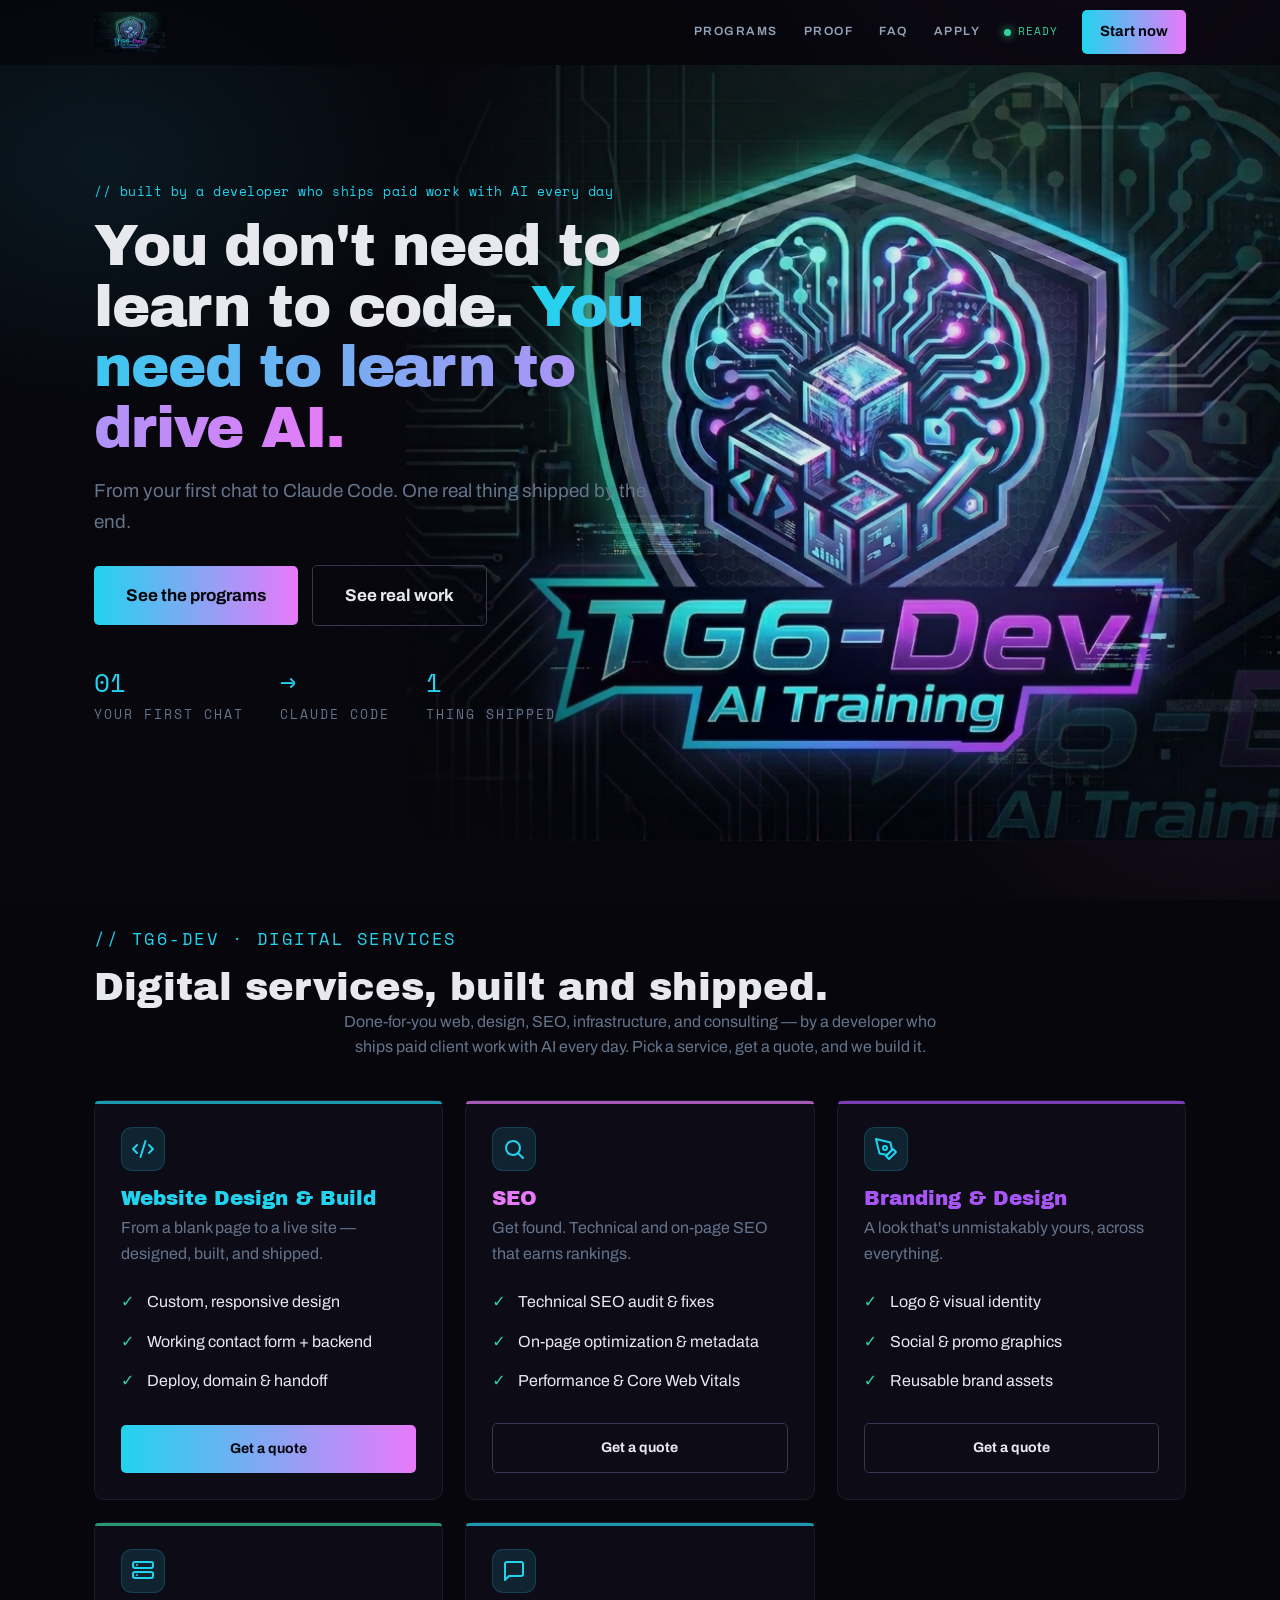
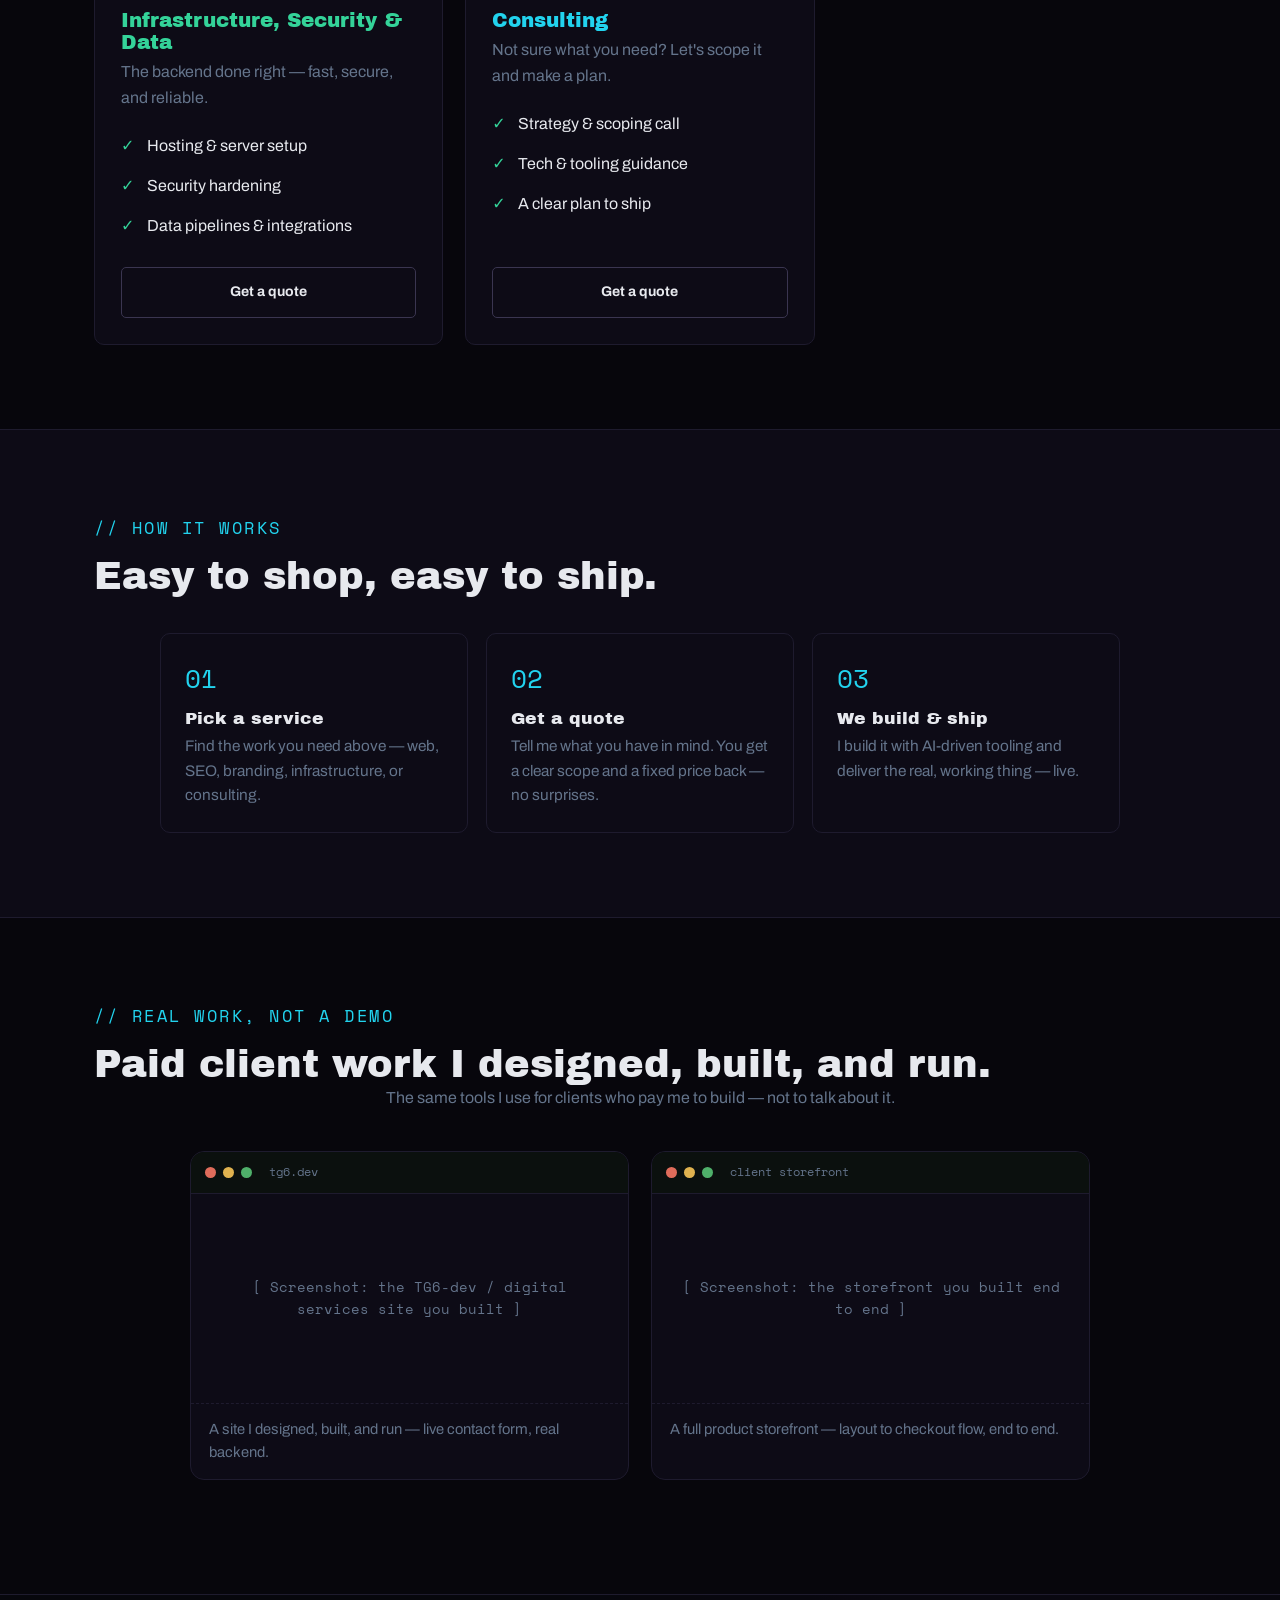
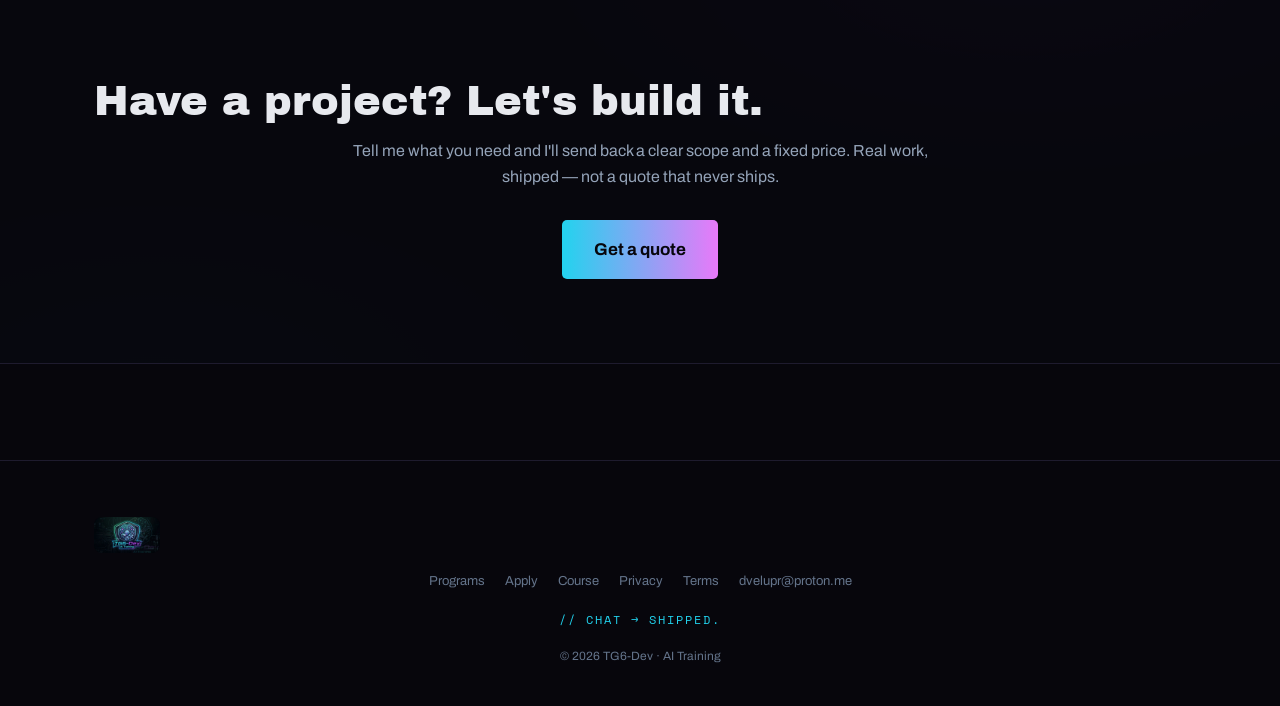
==== index.html @ 01eda66d "feat(site): turn index into shoppable digital-services storefront Make TG6-Dev digital services the " ====
<!DOCTYPE html>
<html lang="en">
<head>
  <meta charset="UTF-8" />
  <meta name="viewport" content="width=device-width, initial-scale=1.0" />
  <title>TG6-Dev · AI Training | Learn to Drive AI, from Chat to Claude Code</title>
  <meta name="description" content="A developer who ships paid client work with AI teaches you to drive it — from your first browser chat to building and shipping real things with Claude Code. Three programs, self-paced to 1-on-1." />
  <meta name="robots" content="index, follow" />
  <meta name="theme-color" content="#07060c" />

  <!-- Canonical + social. REPLACE_WITH_DOMAIN is swapped at go-live (see README). -->
  <link rel="canonical" href="https://REPLACE_WITH_DOMAIN/" />
  <meta property="og:type" content="website" />
  <meta property="og:site_name" content="TG6-Dev · AI Training" />
  <meta property="og:title" content="TG6-Dev · AI Training — Learn to drive AI, from chat to Claude Code" />
  <meta property="og:description" content="You don't need to learn to code. You need to learn to drive AI. From your first browser chat to shipping one real thing with Claude Code." />
  <meta property="og:url" content="https://REPLACE_WITH_DOMAIN/" />
  <meta property="og:image" content="https://REPLACE_WITH_DOMAIN/assets/IMG_4449.png" />
  <meta property="og:image:width" content="1376" />
  <meta property="og:image:height" content="768" />
  <meta name="twitter:card" content="summary_large_image" />
  <meta name="twitter:title" content="TG6-Dev · AI Training — Learn to drive AI, from chat to Claude Code" />
  <meta name="twitter:description" content="From your first browser chat to shipping one real thing with Claude Code. Three programs, self-paced to 1-on-1." />
  <meta name="twitter:image" content="https://REPLACE_WITH_DOMAIN/assets/IMG_4449.png" />
  <link rel="preconnect" href="https://fonts.googleapis.com" />
  <link rel="preconnect" href="https://fonts.gstatic.com" crossorigin />
  <link rel="stylesheet" href="https://fonts.googleapis.com/css2?family=Archivo+Black&family=Archivo:wght@400;500;600&family=Space+Mono:wght@400;700&display=swap" />
  <link rel="stylesheet" href="styles.css" />
  <link rel="icon" type="image/svg+xml" href="favicon.svg" />
  <noscript><style>.reveal{opacity:1 !important;transform:none !important}</style></noscript>

  <script type="application/ld+json">
  {
    "@context": "https://schema.org",
    "@type": "Course",
    "name": "TG6-Dev · AI Training",
    "description": "Learn to drive AI — from your first browser chat to building and shipping one real thing with Claude Code.",
    "provider": { "@type": "Organization", "name": "TG6-Dev", "url": "https://REPLACE_WITH_DOMAIN/" },
    "offers": [
      { "@type": "Offer", "name": "Build It", "price": "49", "priceCurrency": "USD", "category": "Self-paced" },
      { "@type": "Offer", "name": "Ship It", "price": "499", "priceCurrency": "USD", "category": "Cohort + community" },
      { "@type": "Offer", "name": "Get Launched", "price": "2999", "priceCurrency": "USD", "category": "1-on-1, application-based" }
    ]
  }
  </script>
</head>
<body>

  <div class="grain" aria-hidden="true"></div>
  <div class="glow" aria-hidden="true"></div>

  <!-- icon sprite -->
  <svg width="0" height="0" style="position:absolute" aria-hidden="true">
    <defs>
      <g id="i-check"><path d="M20 6 9 17l-5-5"/></g>
      <g id="i-layers"><path d="M12 2 2 7l10 5 10-5z"/><path d="M2 12l10 5 10-5"/><path d="M2 17l10 5 10-5"/></g>
      <g id="i-bolt"><path d="M13 2 3 14h8l-1 8 11-13h-8z"/></g>
      <g id="i-buoy"><circle cx="12" cy="12" r="10"/><circle cx="12" cy="12" r="4"/><path d="M4.9 4.9 9.2 9.2M14.8 14.8 19.1 19.1M14.8 9.2 19.1 4.9M4.9 19.1 9.2 14.8"/></g>
      <g id="i-globe"><circle cx="12" cy="12" r="10"/><path d="M2 12h20"/><path d="M12 2a15.3 15.3 0 0 1 0 20a15.3 15.3 0 0 1 0-20z"/></g>
      <g id="i-code"><path d="m18 16 4-4-4-4"/><path d="m6 8-4 4 4 4"/><path d="m14.5 4-5 16"/></g>
      <g id="i-search"><circle cx="11" cy="11" r="7"/><path d="m21 21-4.3-4.3"/></g>
      <g id="i-pen"><path d="M12 19l7-7 3 3-7 7-3-3z"/><path d="M18 13l-1.5-7.5L2 2l3.5 14.5L13 18z"/><circle cx="11" cy="11" r="2"/></g>
      <g id="i-server"><rect x="2" y="3" width="20" height="6" rx="2"/><rect x="2" y="13" width="20" height="6" rx="2"/><path d="M6 6h.01M6 16h.01"/></g>
      <g id="i-chat"><path d="M21 15a2 2 0 0 1-2 2H7l-4 4V5a2 2 0 0 1 2-2h14a2 2 0 0 1 2 2z"/></g>
    </defs>
  </svg>

  <nav class="nav">
    <div class="wrap">
      <a class="logo" href="#top" aria-label="TG6-Dev AI Training home">
        <img src="assets/logo.png" width="73" height="40" alt="TG6-Dev · AI Training" />
      </a>
      <div class="nav-links">
        <a href="ai-training.html#programs">Programs</a>
        <a href="ai-training.html#proof">Proof</a>
        <a href="ai-training.html#faq">FAQ</a>
        <a href="apply.html">Apply</a>
      </div>
      <span class="status-dot">READY</span>
      <a class="btn btn-accent nav-cta" href="ai-training.html#pricing">Start now</a>
      <button class="nav-toggle" id="navToggle" aria-label="Open menu" aria-expanded="false" aria-controls="mobileMenu">
        <span></span><span></span><span></span>
      </button>
    </div>
  </nav>
  <div class="mobile-menu" id="mobileMenu" aria-hidden="true">
    <a href="ai-training.html#programs">Programs</a>
    <a href="ai-training.html#proof">Proof</a>
    <a href="ai-training.html#faq">FAQ</a>
    <a href="apply.html">Apply</a>
    <a href="course/index.html">Course</a>
    <a class="btn btn-accent" href="ai-training.html#pricing">Start now</a>
  </div>

  <header class="hero-split" id="top">
    <!-- Official TG6-Dev logo bled flush into the hero background: screen-blended
         and radially feathered so the crest dissolves into the page atmosphere. -->
    <img class="hero-bg" src="assets/logo.png" width="640" height="349" alt="TG6-Dev · AI Training" fetchpriority="high" />
    <div class="wrap">
      <div class="hero-content reveal">
        <p class="eyebrow">// built by a developer who ships paid work with AI every day</p>
        <h1 class="glitch">You don't need to learn to code. <span class="accent">You need to learn to drive AI.</span></h1>
        <p class="lede">From your first chat to Claude Code. One real thing shipped by the end.</p>
        <div class="hero-actions">
          <a class="btn btn-accent btn-lg" href="ai-training.html#pricing">See the programs</a>
          <a class="btn btn-ghost btn-lg" href="ai-training.html#proof">See real work</a>
        </div>
        <dl class="hero-stats mono">
          <div><dt>01</dt><dd>YOUR FIRST CHAT</dd></div>
          <div><dt>→</dt><dd>CLAUDE CODE</dd></div>
          <div><dt>1</dt><dd>THING SHIPPED</dd></div>
        </dl>
      </div>
    </div>
  </header>

  <!-- The AI Training catalogue lives on its own page (ai-training.html) and is
       advertised in the nav/hero above. The body below is the global product:
       TG6-Dev's shoppable digital services. -->

  <main id="services">

    <section class="section">
      <div class="wrap">
        <span class="kicker">// TG6-DEV · DIGITAL SERVICES</span>
        <h2 class="reveal">Digital services, built and shipped.</h2>
        <p class="sub reveal">Done-for-you web, design, SEO, infrastructure, and consulting — by a developer who ships paid client work with AI every day. Pick a service, get a quote, and we build it.</p>

        <div class="services-grid">

          <article class="svc reveal">
            <span class="badge-ico"><svg class="ico" viewBox="0 0 24 24"><use href="#i-code"/></svg></span>
            <h3>Website Design &amp; Build</h3>
            <p class="tagline">From a blank page to a live site — designed, built, and shipped.</p>
            <ul>
              <li>Custom, responsive design</li>
              <li>Working contact form + backend</li>
              <li>Deploy, domain &amp; handoff</li>
            </ul>
            <div class="cta"><a class="btn btn-accent" href="mailto:dvelupr@proton.me?subject=Quote%3A%20Website%20design%20%26%20build&amp;body=Hi%20%E2%80%94%20I%27d%20like%20a%20quote%20for%20a%20website.%20Here%27s%20what%20I%20have%20in%20mind%3A">Get a quote</a></div>
          </article>

          <article class="svc reveal">
            <span class="badge-ico"><svg class="ico" viewBox="0 0 24 24"><use href="#i-search"/></svg></span>
            <h3>SEO</h3>
            <p class="tagline">Get found. Technical and on-page SEO that earns rankings.</p>
            <ul>
              <li>Technical SEO audit &amp; fixes</li>
              <li>On-page optimization &amp; metadata</li>
              <li>Performance &amp; Core Web Vitals</li>
            </ul>
            <div class="cta"><a class="btn btn-ghost" href="mailto:dvelupr@proton.me?subject=Quote%3A%20SEO&amp;body=Hi%20%E2%80%94%20I%27d%20like%20a%20quote%20for%20SEO%20work.%20Here%27s%20my%20site%20and%20goals%3A">Get a quote</a></div>
          </article>

          <article class="svc reveal">
            <span class="badge-ico"><svg class="ico" viewBox="0 0 24 24"><use href="#i-pen"/></svg></span>
            <h3>Branding &amp; Design</h3>
            <p class="tagline">A look that's unmistakably yours, across everything.</p>
            <ul>
              <li>Logo &amp; visual identity</li>
              <li>Social &amp; promo graphics</li>
              <li>Reusable brand assets</li>
            </ul>
            <div class="cta"><a class="btn btn-ghost" href="mailto:dvelupr@proton.me?subject=Quote%3A%20Branding%20%26%20design&amp;body=Hi%20%E2%80%94%20I%27d%20like%20a%20quote%20for%20branding%2Fdesign.%20Here%27s%20what%20I%20need%3A">Get a quote</a></div>
          </article>

          <article class="svc reveal">
            <span class="badge-ico"><svg class="ico" viewBox="0 0 24 24"><use href="#i-server"/></svg></span>
            <h3>Infrastructure, Security &amp; Data</h3>
            <p class="tagline">The backend done right — fast, secure, and reliable.</p>
            <ul>
              <li>Hosting &amp; server setup</li>
              <li>Security hardening</li>
              <li>Data pipelines &amp; integrations</li>
            </ul>
            <div class="cta"><a class="btn btn-ghost" href="mailto:dvelupr@proton.me?subject=Quote%3A%20Infrastructure%2C%20security%20%26%20data&amp;body=Hi%20%E2%80%94%20I%27d%20like%20a%20quote%20for%20infrastructure%2Fsecurity%2Fdata%20work.%20Here%27s%20my%20setup%3A">Get a quote</a></div>
          </article>

          <article class="svc reveal">
            <span class="badge-ico"><svg class="ico" viewBox="0 0 24 24"><use href="#i-chat"/></svg></span>
            <h3>Consulting</h3>
            <p class="tagline">Not sure what you need? Let's scope it and make a plan.</p>
            <ul>
              <li>Strategy &amp; scoping call</li>
              <li>Tech &amp; tooling guidance</li>
              <li>A clear plan to ship</li>
            </ul>
            <div class="cta"><a class="btn btn-ghost" href="mailto:dvelupr@proton.me?subject=Quote%3A%20Consulting&amp;body=Hi%20%E2%80%94%20I%27d%20like%20to%20book%20a%20consulting%20session.%20Here%27s%20what%20I%27m%20working%20on%3A">Get a quote</a></div>
          </article>

        </div>
      </div>
    </section>

    <section class="section alt">
      <div class="wrap">
        <span class="kicker">// HOW IT WORKS</span>
        <h2 class="reveal">Easy to shop, easy to ship.</h2>
        <div class="steps">
          <div class="step reveal"><h3>Pick a service</h3><p>Find the work you need above — web, SEO, branding, infrastructure, or consulting.</p></div>
          <div class="step reveal"><h3>Get a quote</h3><p>Tell me what you have in mind. You get a clear scope and a fixed price back — no surprises.</p></div>
          <div class="step reveal"><h3>We build &amp; ship</h3><p>I build it with AI-driven tooling and deliver the real, working thing — live.</p></div>
        </div>
      </div>
    </section>

    <section class="section" id="proof">
      <div class="wrap">
        <span class="kicker">// REAL WORK, NOT A DEMO</span>
        <h2 class="reveal">Paid client work I designed, built, and run.</h2>
        <p class="sub reveal">The same tools I use for clients who pay me to build — not to talk about it.</p>
        <div class="proof-grid">
          <figure class="proof-shot browser reveal">
            <div class="bar"><i></i><i></i><i></i><span class="url">tg6.dev</span></div>
            <!-- Replace .ph with: <img src="assets/proof-tg6dev.png" alt="The TG6-dev site I built" loading="lazy" /> -->
            <div class="ph">[ Screenshot: the TG6-dev / digital services site you built ]</div>
            <figcaption>A site I designed, built, and run — live contact form, real backend.</figcaption>
          </figure>
          <figure class="proof-shot browser reveal">
            <div class="bar"><i></i><i></i><i></i><span class="url">client storefront</span></div>
            <!-- Replace .ph with: <img src="assets/proof-storefront.png" alt="A storefront I built end to end" loading="lazy" /> -->
            <div class="ph">[ Screenshot: the storefront you built end to end ]</div>
            <figcaption>A full product storefront — layout to checkout flow, end to end.</figcaption>
          </figure>
        </div>
      </div>
    </section>

    <section class="section cta-band">
      <div class="scrim"></div>
      <div class="wrap">
        <h2 class="reveal">Have a project? Let's build it.</h2>
        <p class="reveal">Tell me what you need and I'll send back a clear scope and a fixed price. Real work, shipped — not a quote that never ships.</p>
        <div class="cta-center reveal"><a class="btn btn-accent btn-lg" href="mailto:dvelupr@proton.me?subject=Project%20inquiry&amp;body=Hi%20%E2%80%94%20here%27s%20the%20project%20I%27d%20like%20a%20quote%20for%3A">Get a quote</a></div>
      </div>
    </section>

  </main>

  <footer class="footer">
    <div class="wrap footer-inner">
      <a class="logo" href="#top" aria-label="TG6-Dev AI Training home">
        <img src="assets/logo.png" width="73" height="40" alt="TG6-Dev · AI Training" />
      </a>
      <nav class="footer-links" aria-label="Footer">
        <a href="ai-training.html#pricing">Programs</a>
        <a href="apply.html">Apply</a>
        <a href="course/index.html">Course</a>
        <a href="privacy.html">Privacy</a>
        <a href="terms.html">Terms</a>
        <a href="mailto:dvelupr@proton.me">dvelupr@proton.me</a>
      </nav>
      <p class="footer-tag mono">// CHAT → SHIPPED.</p>
      <p class="footer-copy">© <span id="yr">2026</span> TG6-Dev · AI Training</p>
    </div>
  </footer>

  <script>
    // ── Footer year ────────────────────────────────────────────────────
    const yr = document.getElementById("yr");
    if (yr) yr.textContent = new Date().getFullYear();

    // ── Mobile menu ────────────────────────────────────────────────────
    const navToggle = document.getElementById("navToggle");
    const mobileMenu = document.getElementById("mobileMenu");
    if (navToggle && mobileMenu) {
      const setMenu = (open) => {
        mobileMenu.classList.toggle("open", open);
        navToggle.setAttribute("aria-expanded", String(open));
        mobileMenu.setAttribute("aria-hidden", String(!open));
        document.body.style.overflow = open ? "hidden" : "";
      };
      navToggle.addEventListener("click", () => setMenu(!mobileMenu.classList.contains("open")));
      mobileMenu.querySelectorAll("a").forEach((a) => a.addEventListener("click", () => setMenu(false)));
      window.addEventListener("keydown", (e) => { if (e.key === "Escape") setMenu(false); });
    }

    // ── Nav blur on scroll ─────────────────────────────────────────────
    const navEl = document.querySelector(".nav");
    if (navEl) {
      const onScroll = () => navEl.classList.toggle("scrolled", window.scrollY > 8);
      onScroll();
      window.addEventListener("scroll", onScroll, { passive: true });
    }

    const reduce = window.matchMedia("(prefers-reduced-motion: reduce)").matches;
    const items = document.querySelectorAll(".reveal");
    if (reduce || !("IntersectionObserver" in window)) {
      items.forEach((el) => el.classList.add("in"));
    } else {
      const io = new IntersectionObserver((entries) => {
        entries.forEach((en) => {
          if (en.isIntersecting) { en.target.classList.add("in"); io.unobserve(en.target); }
        });
      }, { threshold: 0.12 });
      items.forEach((el) => io.observe(el));
    }
  </script>
</body>
</html>
---- styles.css ----
/* ============ Zero-to-Shipping — glitch editorial + telemetry design system ============ */

/* 1. TOKENS + BASE */
:root {
  --bg:#07060c; --panel:#0d0b16; --line:#1e1b2e;
  --cyan:#22d3ee; --magenta:#e879f9; --purple:#a855f7;
  --accent:#22d3ee;          /* primary brand accent = crest cyan */
  --ok:#34d399;              /* success / "ready / shipped / you get this" */
  --ink:#e7e9ee; --text:#e7e9ee; --body:#94a3b8; --muted:#64748b;
  --grad:linear-gradient(90deg,var(--cyan),var(--magenta));        /* wordmark gradient */
  --grad-aurora:linear-gradient(90deg,var(--purple),var(--cyan),var(--magenta));
  --font:"Archivo",system-ui,sans-serif; --font-body:"Archivo",system-ui,sans-serif;
  --font-display:"Archivo Black",sans-serif; --mono:"Space Mono",ui-monospace,monospace;
  --radius:10px; --max:1140px; --wrap:1140px;
}
*,*::before,*::after{box-sizing:border-box;margin:0;padding:0}
html{scroll-behavior:smooth}
body{background:var(--bg);color:var(--body);font-family:var(--font);font-size:16px;line-height:1.6;-webkit-font-smoothing:antialiased;overflow-x:hidden}
img{max-width:100%;display:block}
a{color:var(--cyan);text-decoration:none}
a:focus-visible,button:focus-visible,input:focus-visible{outline:2px solid var(--cyan);outline-offset:3px}
h1,h2,h3{font-family:var(--font-display);color:var(--text);line-height:1.1;font-weight:400}
h1{font-size:clamp(2.4rem,6vw,4.2rem)}
h2{font-size:clamp(1.6rem,3.5vw,2.4rem)}
h3{font-size:1.15rem}
.wrap{max-width:var(--max);margin:0 auto;padding:0 24px}
.section{padding:84px 0;position:relative}
.section h2{text-align:left}
.section.alt{background:var(--panel);border-top:1px solid var(--line);border-bottom:1px solid var(--line)}

/* 2. ATMOSPHERE — grain + glow overlays */
.grain,.glow{position:fixed;inset:0;pointer-events:none;z-index:1}
.grain{
  opacity:.05;mix-blend-mode:overlay;
  background-image:url("data:image/svg+xml,%3Csvg xmlns='http://www.w3.org/2000/svg' width='160' height='160'%3E%3Cfilter id='n'%3E%3CfeTurbulence type='fractalNoise' baseFrequency='0.9' numOctaves='2'/%3E%3C/filter%3E%3Crect width='160' height='160' filter='url(%23n)' opacity='0.7'/%3E%3C/svg%3E");
}
.glow{
  background:
    radial-gradient(600px 400px at 85% -5%,#a855f724,transparent 70%),
    radial-gradient(520px 380px at 8% 18%,#22d3ee16,transparent 70%),
    radial-gradient(480px 420px at 95% 80%,#e879f912,transparent 70%);
}
main,header,footer{position:relative;z-index:2}

/* 3. SCANLINE DIVIDER */
.scanline{height:1px;background:var(--line);position:relative;overflow:visible}
.scanline::after{
  content:"";position:absolute;top:0;left:0;width:120px;height:1px;
  background:var(--grad);animation:scan 6s linear infinite;
}
@keyframes scan{from{left:-120px}to{left:100%}}

/* 4. REVEAL */
.reveal{opacity:0;transform:translateY(22px);transition:opacity .7s ease,transform .7s ease}
.reveal.in{opacity:1;transform:none}

/* 5. GLITCH TICK */
@keyframes glitch-tick{
  0%,94%,100%{text-shadow:none;transform:none}
  95%{text-shadow:-2px 0 var(--magenta),2px 0 var(--cyan);transform:translateX(1px)}
  97%{text-shadow:2px 0 var(--magenta),-2px 0 var(--cyan);transform:translateX(-1px)}
}
.glitch{animation:glitch-tick 8s infinite}

/* 6. REDUCED MOTION — everything inert */
@media(prefers-reduced-motion:reduce){
  html{scroll-behavior:auto}
  .reveal{opacity:1;transform:none;transition:none}
  .glitch,.scanline::after{animation:none!important}
  *{transition-duration:.01ms!important}
}

/* ============ UTILITIES ============ */
.kicker{
  font-family:var(--mono);font-size:17px;letter-spacing:2.5px;
  text-transform:uppercase;color:var(--accent);margin-bottom:14px;display:block;
}
.mono{font-family:var(--mono)}
.status-dot{font-family:var(--mono);font-size:11px;color:var(--ok);letter-spacing:1px}
.status-dot::before{content:"";display:inline-block;width:7px;height:7px;border-radius:50%;background:var(--ok);margin-right:7px;vertical-align:middle;box-shadow:0 0 8px var(--ok);animation:pulse-dot 2.4s ease-in-out infinite}
@keyframes pulse-dot{0%,100%{opacity:1}50%{opacity:.35}}
.accent{background:var(--grad);-webkit-background-clip:text;background-clip:text;color:transparent}
.eyebrow{font-family:var(--mono);font-size:.8rem;letter-spacing:.04em;color:var(--cyan);margin:0 0 14px;display:block}

/* ============ BUTTONS ============ */
.btn{
  display:inline-block;font-family:var(--font-body);font-weight:700;font-size:14px;
  padding:13px 26px;border-radius:5px;border:0;cursor:pointer;
  background:var(--grad);color:#07060c;transition:transform .15s,box-shadow .15s;
}
.btn:hover{transform:translateY(-2px);box-shadow:0 8px 28px -6px #22d3ee66}
.btn-accent{background:var(--grad);color:#07060c;border:0}
.btn-accent:hover{box-shadow:0 14px 34px -10px #e879f988,0 6px 18px -8px #22d3ee88}
.btn-ghost{background:none;border:1px solid #3a3550;color:var(--text)}
.btn-ghost:hover{border-color:var(--cyan);box-shadow:0 0 0 1px #22d3ee44}
.btn-lg{font-size:17px;padding:16px 32px}
.btn:focus-visible{outline:3px solid var(--accent);outline-offset:3px}

/* ============ NAV ============ */
.nav{
  position:sticky;top:0;z-index:50;
  background:#07060cb3;backdrop-filter:blur(0px);
  transition:backdrop-filter .2s,background .2s;
  border-bottom:1px solid transparent;
}
.nav.scrolled{backdrop-filter:blur(14px);background:#07060ce6;border-bottom-color:var(--line)}
.nav .wrap{display:flex;align-items:center;gap:24px;height:64px}
.logo{display:flex;align-items:center;gap:10px;color:var(--ink);font-weight:700;font-size:1.05rem;letter-spacing:-.01em;margin-right:auto}
.logo img{display:block;height:40px;width:auto;border-radius:8px}
.foot .logo img,.footer .logo img{height:36px}
.logo svg{display:block}
.logo b{color:var(--accent)}
.nav-links{display:flex;gap:26px}
.nav-links a{color:var(--body);font-size:12px;font-weight:600;letter-spacing:1.5px;text-transform:uppercase;transition:color .15s}
.nav-links a:hover{color:var(--text)}
.nav-cta{font-size:.92rem;padding:10px 18px}
.nav-toggle{display:none;background:none;border:0;cursor:pointer;flex-direction:column;gap:5px;padding:6px}
.nav-toggle span{width:22px;height:2px;background:var(--text);display:block;transition:transform .2s,opacity .2s}
.nav-toggle[aria-expanded="true"] span:nth-child(1){transform:translateY(7px) rotate(45deg)}
.nav-toggle[aria-expanded="true"] span:nth-child(2){opacity:0}
.nav-toggle[aria-expanded="true"] span:nth-child(3){transform:translateY(-7px) rotate(-45deg)}
.mobile-menu{display:none}
@media(max-width:820px){
  .nav-links,.nav .status-dot,.nav-cta{display:none}
  .nav-toggle{display:flex}
  .mobile-menu{display:none;position:fixed;inset:0;top:64px;z-index:49;background:#07060cfa;backdrop-filter:blur(8px);padding:40px 28px;flex-direction:column;gap:8px}
  .mobile-menu.open{display:flex}
  .mobile-menu a{color:var(--text);font-size:22px;font-family:var(--font-display);padding:10px 0;border-bottom:1px solid var(--line)}
  .mobile-menu a:last-child{border-bottom:0}
  .mobile-menu .btn{margin-top:18px;text-align:center;font-size:18px;padding:15px}
}

/* ============ FOOTER ============ */
.footer{border-top:1px solid var(--line);padding:56px 0 40px;margin-top:96px}
.foot{padding:40px 0;text-align:center;color:var(--muted);border-top:1px solid var(--line);margin-top:40px}
.footer-inner{display:flex;flex-direction:column;align-items:center;gap:18px;text-align:center}
.footer-links{display:flex;gap:20px;flex-wrap:wrap;justify-content:center}
.footer-links a{color:var(--muted);font-size:13px}
.footer-links a:hover{color:var(--text)}
.footer-tag{font-family:var(--mono);font-size:12px;color:var(--accent);letter-spacing:2px}
.footer-copy{font-size:12px;color:var(--muted)}

/* ============ HERO ============ */
/* The logo is no longer a framed card in a column — it is bled flush into the
   hero background: a large layer anchored to the right, screen-blended so its
   dark circuit substrate melts into the page, and radially feathered so the
   crest dissolves into the atmosphere behind the headline. */
.hero-split{position:relative;overflow:hidden;isolation:isolate;padding:clamp(72px,13vh,128px) 0}
.hero-split h1{font-size:clamp(2.1rem,5.2vw,3.6rem);line-height:1.05;letter-spacing:-.02em;margin:0 0 18px}
.hero-split p.lede{font-size:1.18rem;color:var(--muted);max-width:560px;margin:0 0 28px}
.hero-content{position:relative;z-index:1;max-width:640px}
.hero-actions{display:flex;flex-wrap:wrap;gap:14px;align-items:center}

.hero-bg{
  position:absolute;z-index:-1;pointer-events:none;
  top:0;bottom:0;right:-2%;height:100%;
  width:min(74%,900px);
  object-fit:cover;object-position:center;
  mix-blend-mode:screen;opacity:.92;
  -webkit-mask-image:radial-gradient(90% 100% at 72% 50%,#000 46%,transparent 92%);
  mask-image:radial-gradient(90% 100% at 72% 50%,#000 46%,transparent 92%);
}
/* aura behind the crest so the blended logo glows rather than floats flat */
.hero-split::after{
  content:"";position:absolute;z-index:-2;pointer-events:none;
  top:50%;right:2%;transform:translateY(-50%);
  width:min(48%,520px);aspect-ratio:1;border-radius:50%;
  background:radial-gradient(circle,rgba(34,211,238,.18),rgba(168,85,247,.16) 45%,transparent 72%);
  filter:blur(40px);animation:aura-pulse 7s ease-in-out infinite;
}
@keyframes aura-pulse{0%,100%{opacity:.8}50%{opacity:1}}
@media(prefers-reduced-motion:reduce){.hero-split::after{animation:none}}

/* on narrow screens, mirror the desktop treatment: scale the logo up so it
   bleeds off the top and both sides — no rectangular edges ever show — and
   feather it to a glowing crest melting into the page, copy stacked below */
@media(max-width:899px){
  .hero-split{--logo:clamp(172px,52vw,250px);padding-top:clamp(20px,4vh,40px);text-align:center}
  .hero-content{max-width:none;padding-top:calc(var(--logo) + 20px)}
  .hero-split p.lede{margin-left:auto;margin-right:auto}
  .hero-actions,.hero-stats{justify-content:center}
  .hero-bg{
    top:clamp(20px,4vh,40px);bottom:auto;left:50%;right:auto;transform:translateX(-50%);
    height:var(--logo);width:auto;max-width:94%;
    object-fit:contain;object-position:center;opacity:.94;
    -webkit-mask-image:radial-gradient(78% 88% at 50% 50%,#000 60%,transparent 100%);
    mask-image:radial-gradient(78% 88% at 50% 50%,#000 60%,transparent 100%);
  }
  .hero-split::after{
    top:calc(clamp(20px,4vh,40px) + var(--logo) * .42);left:50%;right:auto;
    transform:translate(-50%,-50%);width:min(80%,340px);
  }
}
.art-ph{display:flex;align-items:center;justify-content:center;min-height:300px;border:1px dashed var(--line);border-radius:18px;background:var(--panel);color:var(--muted);font-size:.8rem;letter-spacing:1px;text-align:center;line-height:1.7;padding:24px}
.hero-stats{display:flex;gap:36px;margin-top:36px}
.hero-stats dt{font-family:var(--mono);font-size:26px;color:var(--accent)}
.hero-stats dd{font-size:13px;color:var(--muted);letter-spacing:2px}
.trust{display:flex;flex-wrap:wrap;gap:18px;margin-top:26px;color:var(--muted);font-size:.9rem}
.trust span{display:flex;align-items:center;gap:7px}
.trust svg{color:var(--accent);flex:none}

/* ============ ICONS ============ */
.ico{width:22px;height:22px;stroke:currentColor;fill:none;stroke-width:2;stroke-linecap:round;stroke-linejoin:round}

/* ============ FEATURE CARDS ============ */
.feature-grid{display:grid;gap:18px;grid-template-columns:1fr;max-width:960px;margin:36px auto 0}
@media(min-width:680px){.feature-grid{grid-template-columns:1fr 1fr}}
.feature{display:flex;gap:16px;background:var(--panel);border:1px solid var(--line);border-radius:var(--radius);padding:22px;transition:border-color .15s ease,transform .15s ease}
.feature:hover{border-color:var(--accent);transform:translateY(-3px)}
.badge-ico{flex:none;width:44px;height:44px;border-radius:11px;display:grid;place-items:center;background:rgba(34,211,238,.12);color:var(--cyan);border:1px solid rgba(34,211,238,.18)}
.feature:hover .badge-ico{background:rgba(232,121,249,.14);color:var(--magenta);border-color:rgba(232,121,249,.25)}
.badge-ico .ico{width:24px;height:24px}
.feature h3{margin:2px 0 6px;font-size:1.05rem}
.feature p{margin:0;color:var(--muted);font-size:.96rem}

/* ============ FINDER (Signal Check) ============ */
.lineup .kicker{text-align:center;margin-bottom:22px}
.finder-tiles{display:flex;gap:16px;flex-wrap:wrap;justify-content:center;margin-bottom:18px}
.finder-tile{
  font-family:var(--mono);font-size:18px;letter-spacing:2px;cursor:pointer;
  padding:16px 32px;border-radius:5px;background:none;color:var(--body);
  border:1px solid #475569;transition:border-color .15s,color .15s;
}
.finder-tile:hover{border-color:var(--cyan);color:var(--text)}
.finder-tile.is-active{border-color:var(--cyan);color:var(--cyan);box-shadow:0 0 0 1px #22d3ee44}
.finder-line{min-height:30px;font-size:16px;text-align:center;color:var(--ok);margin-bottom:28px}
.finder-line .caret{animation:blink 1s steps(1) infinite}
@keyframes blink{50%{opacity:0}}
.lineup.has-pick{}
@media(max-width:600px){
  .finder-tiles{flex-wrap:nowrap;gap:8px}
  .finder-tile{
    flex:1 1 0;min-width:0;text-align:center;white-space:nowrap;
    padding:14px 4px;letter-spacing:.5px;
    font-size:clamp(11px,3vw,18px);
  }
}
@media(max-width:360px){
  .finder-tiles{gap:6px}
  .finder-tile{padding:13px 2px;letter-spacing:0;font-size:clamp(10px,3.2vw,14px)}
}

/* ============ PATHS BAND (the three-module crest visual) ============ */
.paths{padding:64px 0 0}
.paths-figure{position:relative;margin:0 auto;max-width:1000px}
.paths-figure img{width:100%;height:auto;border-radius:16px;border:1px solid var(--line);box-shadow:0 40px 90px -40px rgba(0,0,0,.9)}
.paths-figure::after{content:"";position:absolute;inset:-6%;z-index:-1;border-radius:24px;filter:blur(40px);
  background:radial-gradient(50% 60% at 50% 30%,rgba(168,85,247,.30),transparent 70%),radial-gradient(40% 50% at 20% 80%,rgba(34,211,238,.22),transparent 70%),radial-gradient(40% 50% at 80% 80%,rgba(232,121,249,.22),transparent 70%)}
.paths-legend{display:grid;grid-template-columns:repeat(3,1fr);gap:14px;max-width:1000px;margin:22px auto 0}
.paths-legend div{text-align:center;font-family:var(--mono);font-size:.78rem;letter-spacing:1.5px;color:var(--muted);padding-top:14px;border-top:2px solid var(--pc,var(--cyan));text-transform:uppercase}
.paths-legend div:nth-child(1){--pc:var(--cyan)}
.paths-legend div:nth-child(2){--pc:var(--magenta)}
.paths-legend div:nth-child(3){--pc:var(--purple)}
.paths-legend b{display:block;font-family:var(--font-display);font-size:1rem;color:var(--text);letter-spacing:0;margin-top:4px}
@media(max-width:560px){.paths-legend{gap:8px}.paths-legend div{font-size:.62rem}.paths-legend b{font-size:.82rem}}

/* ============ PRICING TIERS ============ */
.tiers{display:grid;gap:22px;grid-template-columns:1fr;align-items:stretch}
@media(min-width:860px){.tiers{grid-template-columns:repeat(3,1fr)}}
.tier{
  background:var(--panel);border:1px solid var(--line);border-radius:var(--radius);
  padding:28px;display:flex;flex-direction:column;
  position:relative;transition:transform .15s,border-color .15s,box-shadow .15s;
}
.tier::before{content:"";position:absolute;inset:0 0 auto 0;height:3px;border-radius:var(--radius) var(--radius) 0 0;background:var(--tac,var(--cyan));opacity:.7}
.tier:hover{transform:translateY(-4px);border-color:var(--tac,var(--cyan));box-shadow:0 14px 40px -18px var(--tac,var(--cyan))}
.tier[data-tier="1"]{--tac:var(--cyan)}
.tier[data-tier="2"]{--tac:var(--magenta)}
.tier[data-tier="3"]{--tac:var(--purple)}
.tier h3{margin:0 0 4px;font-size:1.3rem;color:var(--tac,var(--text))}
.tier.featured{border-color:var(--magenta);box-shadow:0 0 0 1px var(--magenta) inset,0 20px 60px -30px var(--magenta)}
.tier.is-rec{border-color:var(--ok);box-shadow:0 0 0 1px var(--ok),0 10px 40px #34d3992c}
.tiers.has-pick .tier:not(.is-rec){opacity:.45}
.tier .tagline{color:var(--muted);margin:0 0 18px;min-height:42px}
.tier ul{list-style:none;padding:0;margin:0 0 22px;flex:1}
.tier ul li{padding:7px 0 7px 26px;position:relative;color:var(--ink)}
.tier ul li::before{content:"\2713";position:absolute;left:0;color:var(--ok)}
.tier .cta{margin-top:auto}
.tier .btn{width:100%;text-align:center}
.tier .price{font-family:var(--mono);font-size:2.2rem;font-weight:700;margin:6px 0 4px;color:var(--text)}
.price{font-size:2.2rem;font-weight:700;margin:6px 0 4px}
.per{font-size:.95rem;color:var(--muted);font-weight:500}
.price .per{font-size:.95rem;color:var(--muted);font-weight:500}
.pop{position:absolute;top:-12px;left:50%;transform:translateX(-50%);background:var(--grad);color:#07060c;font-size:.72rem;font-weight:700;letter-spacing:.04em;padding:5px 12px;border-radius:999px;text-transform:uppercase;box-shadow:0 6px 18px -6px var(--magenta)}
.note{display:block;margin-top:10px;font-size:.85rem;color:var(--muted);text-align:center}

/* ============ PROOF + BROWSER FRAME ============ */
.proof-grid{display:grid;gap:22px;grid-template-columns:1fr;max-width:900px;margin:0 auto 30px}
@media(min-width:760px){.proof-grid{grid-template-columns:1fr 1fr}}
.proof-shot{margin:0;background:var(--panel);border:1px solid var(--line);border-radius:var(--radius);overflow:hidden;transition:transform .18s,border-color .18s,box-shadow .18s}
.proof-shot:hover{transform:translateY(-4px);border-color:var(--cyan);box-shadow:0 14px 40px -20px var(--cyan)}
.proof-shot img{display:block;width:100%;height:auto}
.proof-shot .ph{display:flex;align-items:center;justify-content:center;min-height:200px;color:var(--muted);font-size:.9rem;text-align:center;padding:20px;border-bottom:1px dashed var(--line);font-family:var(--mono)}
.proof-shot figcaption{padding:14px 18px;color:var(--muted);font-size:.92rem}
.browser{background:var(--panel);border:1px solid var(--line);border-radius:14px;overflow:hidden}
.browser .bar{display:flex;align-items:center;gap:7px;padding:11px 14px;border-bottom:1px solid var(--line);background:#0b100e}
.browser .bar i{width:11px;height:11px;border-radius:50%;background:#2a3531;display:block}
.browser .bar i:nth-child(1){background:#e06c5b}
.browser .bar i:nth-child(2){background:#e0b24f}
.browser .bar i:nth-child(3){background:#4fb06a}
.browser .bar .url{margin-left:10px;font-family:var(--mono);font-size:.74rem;color:var(--muted)}
.browser img{display:block;width:100%;height:auto}
.browser .ph{display:flex;align-items:center;justify-content:center;min-height:210px;color:var(--muted);font-size:.88rem;text-align:center;padding:24px;font-family:var(--mono)}

/* ============ FOUNDING ============ */
.founding{max-width:720px;margin:0 auto;background:var(--panel);border:1px solid var(--accent);border-radius:var(--radius);padding:28px}
.founding p{margin:0 0 14px;font-size:1.06rem}
.founding p:last-child{margin-bottom:0}

/* ============ FAQ ACCORDION ============ */
.qa-sub{margin-top:18px}
.qa-group{margin:40px 0 12px;font-family:var(--mono);font-size:11px;letter-spacing:2px;color:var(--muted);text-transform:uppercase}
details.qa{background:var(--panel);border:1px solid var(--line);border-radius:8px;margin-bottom:10px}
details.qa summary{cursor:pointer;padding:16px 18px;color:var(--text);font-weight:700;font-size:15px;list-style:none;display:flex;justify-content:space-between;align-items:baseline;gap:12px}
details.qa summary::-webkit-details-marker{display:none}
details.qa summary::after{content:"+";font-family:var(--mono);color:var(--cyan);flex:none}
details.qa[open] summary::after{content:"–"}
details.qa .qa-body{padding:0 18px 16px;font-size:14px}
details.qa .qa-body strong{color:var(--text)}

/* Legacy .faq / .faq-item fallback (not renamed in HTML yet) */
.faq{max-width:720px;margin:0 auto}
.faq-item{padding:18px 0;border-bottom:1px solid var(--line)}
.faq-item h3{margin:0 0 8px;font-size:1.08rem}
.faq-item p{margin:0;color:var(--muted)}

/* ============ CTA BAND ============ */
.cta-band{position:relative;overflow:hidden;border-top:1px solid var(--line);border-bottom:1px solid var(--line);background:radial-gradient(700px 320px at 80% -10%,#a855f71f,transparent 70%),radial-gradient(600px 300px at 12% 110%,#22d3ee14,transparent 70%),var(--panel);text-align:center}
.cta-band .wrap{position:relative}
.cta-band h2{font-size:clamp(1.8rem,4vw,2.6rem)}
.cta-band p{max-width:620px;margin:14px auto 0;color:var(--body)}
.cta-center{text-align:center;margin-top:30px}
.bgimg{position:absolute;inset:0;width:100%;height:100%;object-fit:cover;opacity:.28}
.scrim{position:absolute;inset:0;background:rgba(7,6,12,.85)}

/* ============ FORM ============ */
.form-card{background:var(--panel);border:1px solid var(--line);border-radius:var(--radius);padding:28px;max-width:620px;margin:0 auto}
.form-card label{display:block;margin:14px 0 6px;font-weight:600}
.form-card input,.form-card select,.form-card textarea{width:100%;padding:12px;border-radius:10px;border:1px solid var(--line);background:#0b100e;color:var(--ink);font-family:inherit}
.form-card textarea{min-height:120px;resize:vertical}
.hp{position:absolute;left:-9999px;width:1px;height:1px;overflow:hidden}
.form-status{display:none;margin-top:14px;padding:12px;border-radius:10px}
.form-status.show{display:block}
.form-status.ok{background:#0f2419;color:#7ff0b0}
.form-status.err{background:#2a1414;color:#f3a3a3}

/* ============ DIGITAL SERVICES STOREFRONT ============ */
.services-grid{display:grid;gap:22px;grid-template-columns:1fr;align-items:stretch;margin-top:40px}
@media(min-width:680px){.services-grid{grid-template-columns:repeat(2,1fr)}}
@media(min-width:1000px){.services-grid{grid-template-columns:repeat(3,1fr)}}
.svc{
  background:var(--panel);border:1px solid var(--line);border-radius:var(--radius);
  padding:26px;display:flex;flex-direction:column;position:relative;
  transition:transform .15s,border-color .15s,box-shadow .15s;
}
.svc::before{content:"";position:absolute;inset:0 0 auto 0;height:3px;border-radius:var(--radius) var(--radius) 0 0;background:var(--sac,var(--cyan));opacity:.7}
.svc:hover{transform:translateY(-4px);border-color:var(--sac,var(--cyan));box-shadow:0 14px 40px -18px var(--sac,var(--cyan))}
.svc:nth-child(5n+1){--sac:var(--cyan)}
.svc:nth-child(5n+2){--sac:var(--magenta)}
.svc:nth-child(5n+3){--sac:var(--purple)}
.svc:nth-child(5n+4){--sac:var(--ok)}
.svc:nth-child(5n){--sac:var(--cyan)}
.svc .badge-ico{margin-bottom:16px}
.svc:hover .badge-ico{background:rgba(232,121,249,.14);color:var(--magenta);border-color:rgba(232,121,249,.25)}
.svc h3{margin:0 0 6px;font-size:1.25rem;color:var(--sac,var(--text))}
.svc .tagline{color:var(--muted);margin:0 0 16px;min-height:46px}
.svc ul{list-style:none;padding:0;margin:0 0 22px;flex:1}
.svc ul li{padding:7px 0 7px 26px;position:relative;color:var(--ink)}
.svc ul li::before{content:"\2713";position:absolute;left:0;color:var(--ok)}
.svc .cta{margin-top:auto}
.svc .btn{width:100%;text-align:center}

/* ============ HOW IT WORKS (3 steps) ============ */
.steps{display:grid;gap:18px;grid-template-columns:1fr;max-width:960px;margin:36px auto 0;counter-reset:step}
@media(min-width:760px){.steps{grid-template-columns:repeat(3,1fr)}}
.step{background:var(--panel);border:1px solid var(--line);border-radius:var(--radius);padding:24px;position:relative}
.step::before{counter-increment:step;content:"0" counter(step);font-family:var(--mono);font-size:1.6rem;color:var(--accent);display:block;margin-bottom:10px}
.step h3{margin:0 0 6px;font-size:1.08rem}
.step p{margin:0;color:var(--muted);font-size:.96rem}

/* ============ LEGACY / MISC ============ */
.prose{max-width:680px;margin:0 auto}
.prose p{font-size:1.08rem;margin:0 0 18px}
.prose p.kicker{color:var(--accent);font-weight:600;text-transform:uppercase;letter-spacing:.06em;font-size:.82rem;margin-bottom:8px}
.checklist{list-style:none;padding:0;max-width:680px;margin:0 auto}
.checklist li{padding:10px 0 10px 30px;position:relative;font-size:1.06rem}
.checklist li::before{content:"\2713";position:absolute;left:0;color:var(--accent);font-weight:700}
.cols{display:grid;gap:22px;grid-template-columns:1fr;max-width:860px;margin:0 auto}
@media(min-width:760px){.cols{grid-template-columns:1fr 1fr}}
.col{background:var(--panel);border:1px solid var(--line);border-radius:var(--radius);padding:24px}
.col h3{margin:0 0 12px;font-size:1.15rem}
.col ul{list-style:none;padding:0;margin:0}
.col li{padding:6px 0 6px 24px;position:relative;color:var(--ink)}
.col.for li::before{content:"\2713";position:absolute;left:0;color:var(--accent)}
.col.not li::before{content:"\00d7";position:absolute;left:0;color:#f3a3a3;font-weight:700}
.section .sub{text-align:center;color:var(--muted);margin:0 auto 40px;max-width:620px}
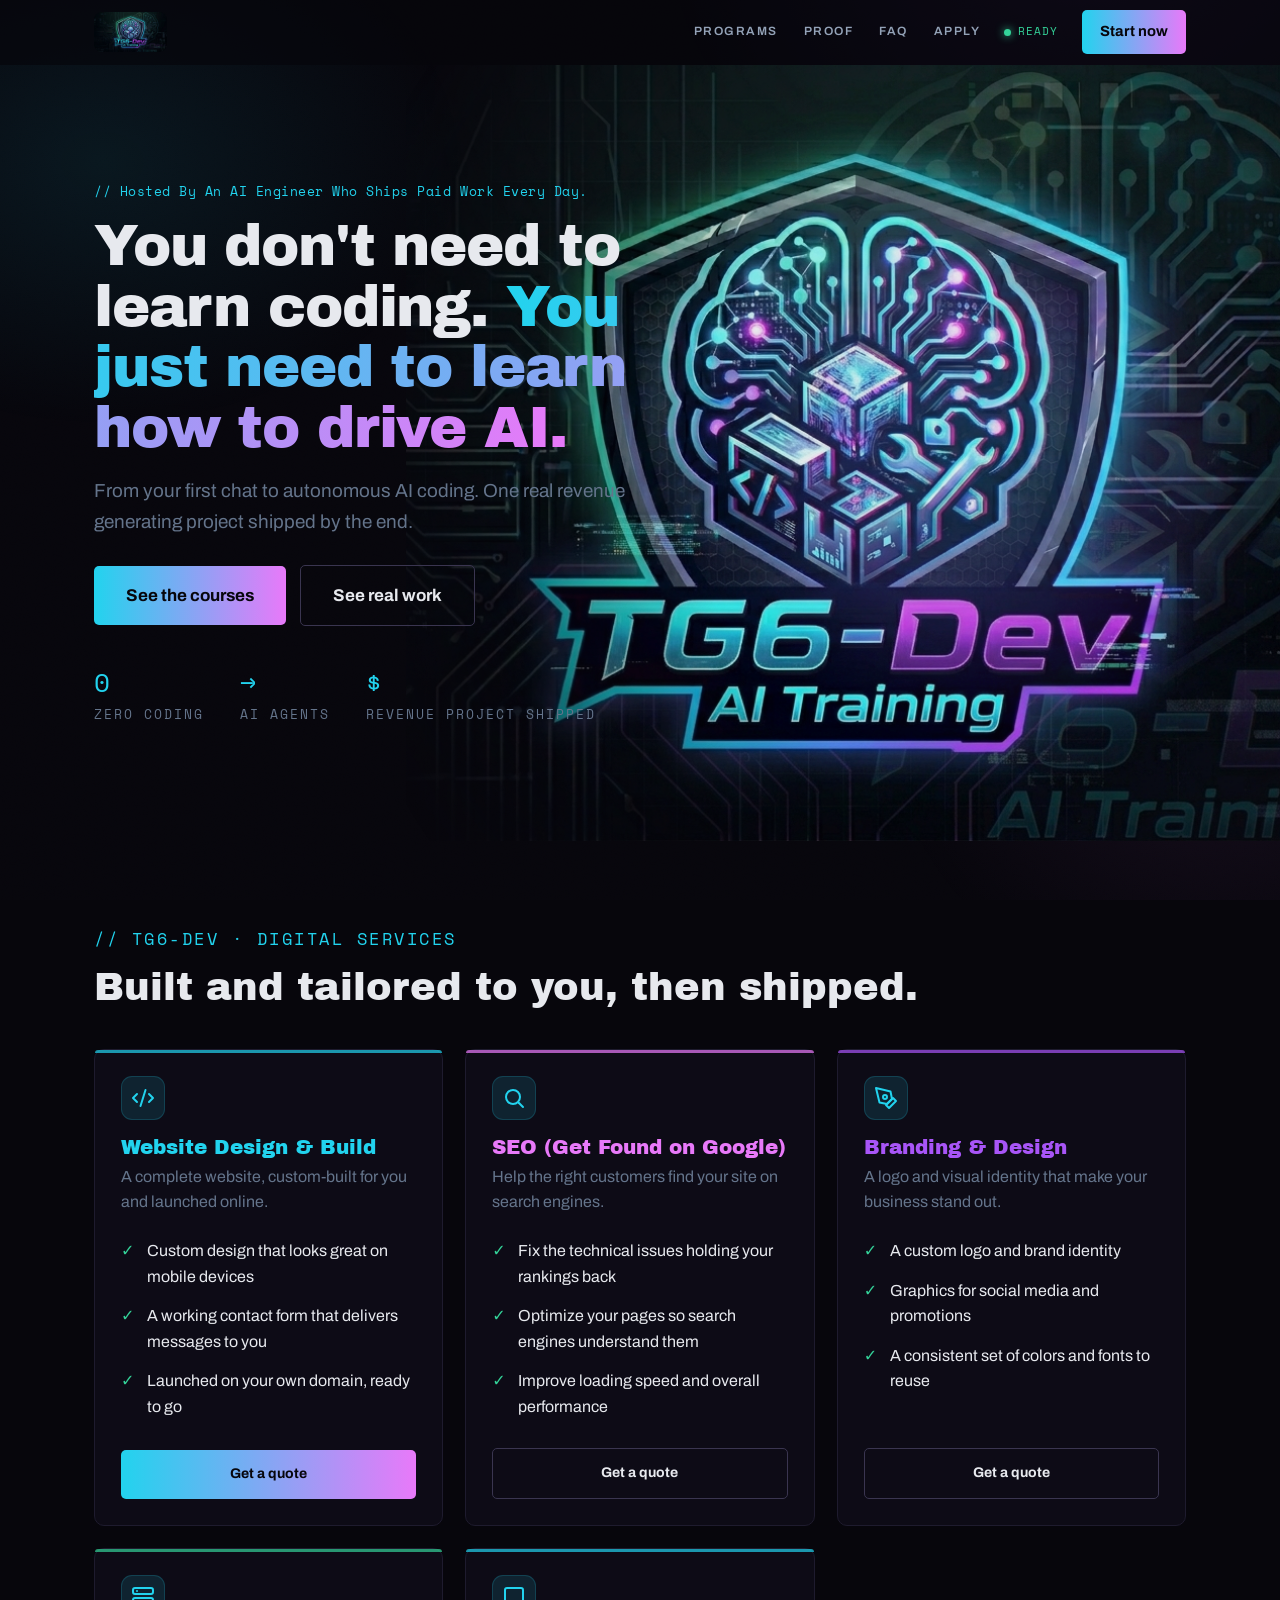
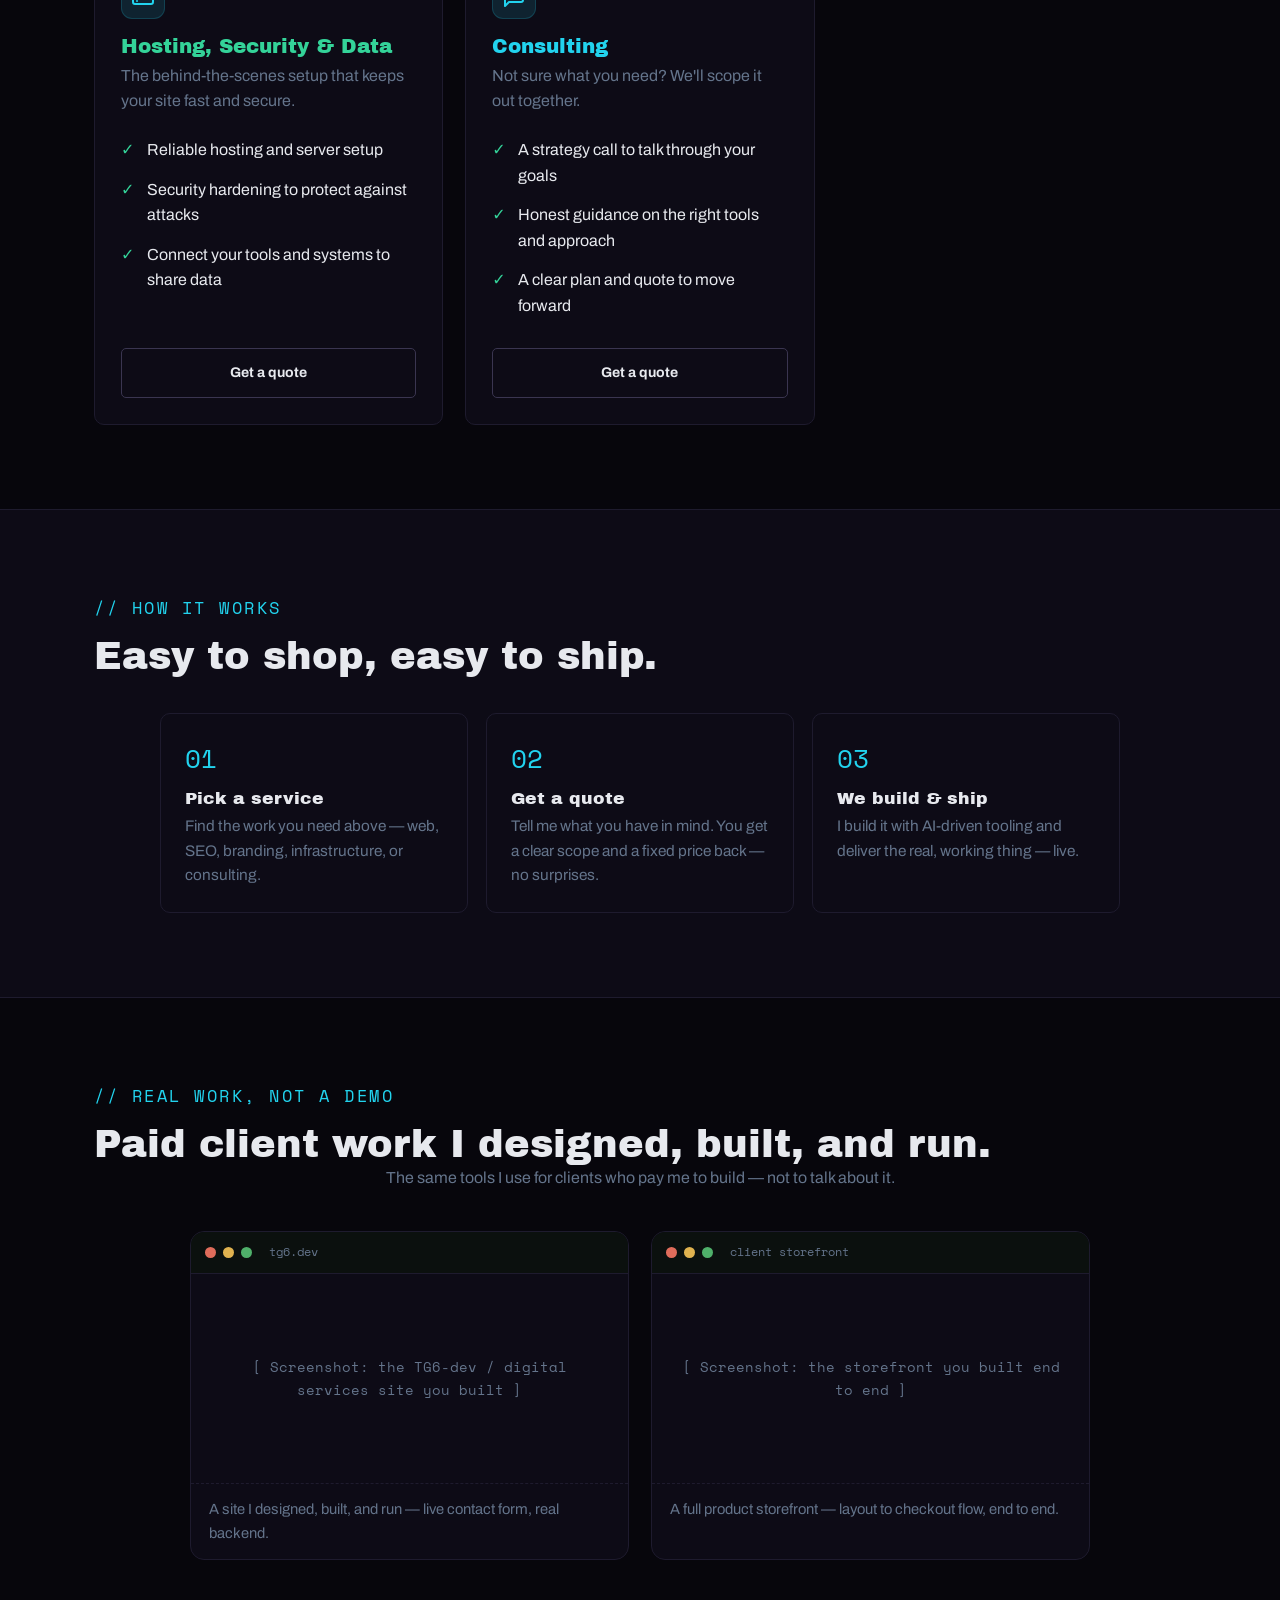
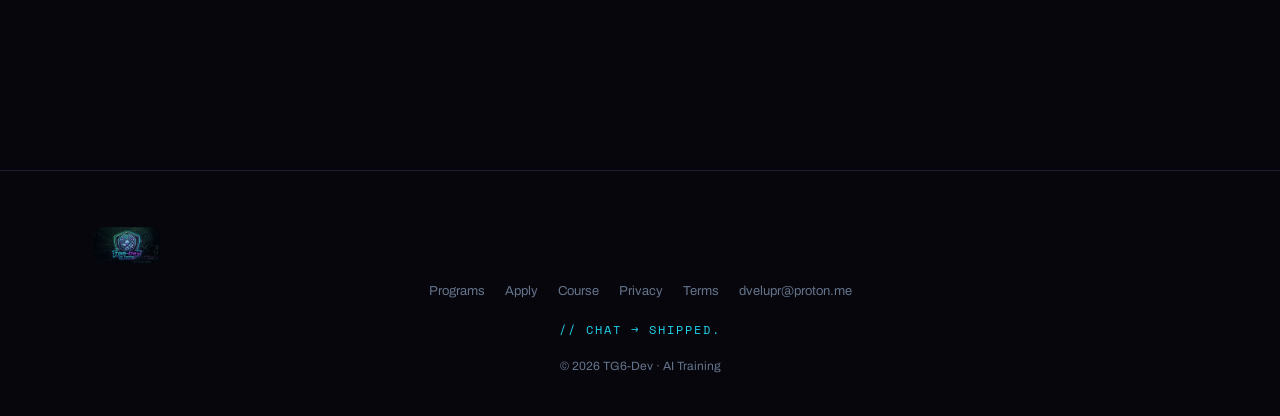
==== commit e12d0d43: "copy(site): plain-language rewrite of hero + service cards Reframe hero around "drive AI / ship a re" ====
--- a/index.html
+++ b/index.html
@@ -98,17 +98,17 @@
     <img class="hero-bg" src="assets/logo.png" width="640" height="349" alt="TG6-Dev · AI Training" fetchpriority="high" />
     <div class="wrap">
       <div class="hero-content reveal">
-        <p class="eyebrow">// built by a developer who ships paid work with AI every day</p>
-        <h1 class="glitch">You don't need to learn to code. <span class="accent">You need to learn to drive AI.</span></h1>
-        <p class="lede">From your first chat to Claude Code. One real thing shipped by the end.</p>
+        <p class="eyebrow">// Hosted By An AI Engineer Who Ships Paid Work Every Day.</p>
+        <h1 class="glitch">You don't need to learn coding. <span class="accent">You just need to learn how to drive AI.</span></h1>
+        <p class="lede">From your first chat to autonomous AI coding. One real revenue generating project shipped by the end.</p>
         <div class="hero-actions">
-          <a class="btn btn-accent btn-lg" href="ai-training.html#pricing">See the programs</a>
+          <a class="btn btn-accent btn-lg" href="ai-training.html#pricing">See the courses</a>
           <a class="btn btn-ghost btn-lg" href="ai-training.html#proof">See real work</a>
         </div>
         <dl class="hero-stats mono">
-          <div><dt>01</dt><dd>YOUR FIRST CHAT</dd></div>
-          <div><dt>→</dt><dd>CLAUDE CODE</dd></div>
-          <div><dt>1</dt><dd>THING SHIPPED</dd></div>
+          <div><dt>0</dt><dd>ZERO CODING</dd></div>
+          <div><dt>→</dt><dd>AI AGENTS</dd></div>
+          <div><dt>$</dt><dd>REVENUE PROJECT SHIPPED</dd></div>
         </dl>
       </div>
     </div>
@@ -123,31 +123,30 @@
     <section class="section">
       <div class="wrap">
         <span class="kicker">// TG6-DEV · DIGITAL SERVICES</span>
-        <h2 class="reveal">Digital services, built and shipped.</h2>
-        <p class="sub reveal">Done-for-you web, design, SEO, infrastructure, and consulting — by a developer who ships paid client work with AI every day. Pick a service, get a quote, and we build it.</p>
+        <h2 class="reveal">Built and tailored to you, then shipped.</h2>
 
         <div class="services-grid">
 
           <article class="svc reveal">
             <span class="badge-ico"><svg class="ico" viewBox="0 0 24 24"><use href="#i-code"/></svg></span>
             <h3>Website Design &amp; Build</h3>
-            <p class="tagline">From a blank page to a live site — designed, built, and shipped.</p>
-            <ul>
-              <li>Custom, responsive design</li>
-              <li>Working contact form + backend</li>
-              <li>Deploy, domain &amp; handoff</li>
+            <p class="tagline">A complete website, custom-built for you and launched online.</p>
+            <ul>
+              <li>Custom design that looks great on mobile devices</li>
+              <li>A working contact form that delivers messages to you</li>
+              <li>Launched on your own domain, ready to go</li>
             </ul>
             <div class="cta"><a class="btn btn-accent" href="mailto:dvelupr@proton.me?subject=Quote%3A%20Website%20design%20%26%20build&amp;body=Hi%20%E2%80%94%20I%27d%20like%20a%20quote%20for%20a%20website.%20Here%27s%20what%20I%20have%20in%20mind%3A">Get a quote</a></div>
           </article>
 
           <article class="svc reveal">
             <span class="badge-ico"><svg class="ico" viewBox="0 0 24 24"><use href="#i-search"/></svg></span>
-            <h3>SEO</h3>
-            <p class="tagline">Get found. Technical and on-page SEO that earns rankings.</p>
-            <ul>
-              <li>Technical SEO audit &amp; fixes</li>
-              <li>On-page optimization &amp; metadata</li>
-              <li>Performance &amp; Core Web Vitals</li>
+            <h3>SEO (Get Found on Google)</h3>
+            <p class="tagline">Help the right customers find your site on search engines.</p>
+            <ul>
+              <li>Fix the technical issues holding your rankings back</li>
+              <li>Optimize your pages so search engines understand them</li>
+              <li>Improve loading speed and overall performance</li>
             </ul>
             <div class="cta"><a class="btn btn-ghost" href="mailto:dvelupr@proton.me?subject=Quote%3A%20SEO&amp;body=Hi%20%E2%80%94%20I%27d%20like%20a%20quote%20for%20SEO%20work.%20Here%27s%20my%20site%20and%20goals%3A">Get a quote</a></div>
           </article>
@@ -155,23 +154,23 @@
           <article class="svc reveal">
             <span class="badge-ico"><svg class="ico" viewBox="0 0 24 24"><use href="#i-pen"/></svg></span>
             <h3>Branding &amp; Design</h3>
-            <p class="tagline">A look that's unmistakably yours, across everything.</p>
-            <ul>
-              <li>Logo &amp; visual identity</li>
-              <li>Social &amp; promo graphics</li>
-              <li>Reusable brand assets</li>
+            <p class="tagline">A logo and visual identity that make your business stand out.</p>
+            <ul>
+              <li>A custom logo and brand identity</li>
+              <li>Graphics for social media and promotions</li>
+              <li>A consistent set of colors and fonts to reuse</li>
             </ul>
             <div class="cta"><a class="btn btn-ghost" href="mailto:dvelupr@proton.me?subject=Quote%3A%20Branding%20%26%20design&amp;body=Hi%20%E2%80%94%20I%27d%20like%20a%20quote%20for%20branding%2Fdesign.%20Here%27s%20what%20I%20need%3A">Get a quote</a></div>
           </article>
 
           <article class="svc reveal">
             <span class="badge-ico"><svg class="ico" viewBox="0 0 24 24"><use href="#i-server"/></svg></span>
-            <h3>Infrastructure, Security &amp; Data</h3>
-            <p class="tagline">The backend done right — fast, secure, and reliable.</p>
-            <ul>
-              <li>Hosting &amp; server setup</li>
-              <li>Security hardening</li>
-              <li>Data pipelines &amp; integrations</li>
+            <h3>Hosting, Security &amp; Data</h3>
+            <p class="tagline">The behind-the-scenes setup that keeps your site fast and secure.</p>
+            <ul>
+              <li>Reliable hosting and server setup</li>
+              <li>Security hardening to protect against attacks</li>
+              <li>Connect your tools and systems to share data</li>
             </ul>
             <div class="cta"><a class="btn btn-ghost" href="mailto:dvelupr@proton.me?subject=Quote%3A%20Infrastructure%2C%20security%20%26%20data&amp;body=Hi%20%E2%80%94%20I%27d%20like%20a%20quote%20for%20infrastructure%2Fsecurity%2Fdata%20work.%20Here%27s%20my%20setup%3A">Get a quote</a></div>
           </article>
@@ -179,11 +178,11 @@
           <article class="svc reveal">
             <span class="badge-ico"><svg class="ico" viewBox="0 0 24 24"><use href="#i-chat"/></svg></span>
             <h3>Consulting</h3>
-            <p class="tagline">Not sure what you need? Let's scope it and make a plan.</p>
-            <ul>
-              <li>Strategy &amp; scoping call</li>
-              <li>Tech &amp; tooling guidance</li>
-              <li>A clear plan to ship</li>
+            <p class="tagline">Not sure what you need? We'll scope it out together.</p>
+            <ul>
+              <li>A strategy call to talk through your goals</li>
+              <li>Honest guidance on the right tools and approach</li>
+              <li>A clear plan and quote to move forward</li>
             </ul>
             <div class="cta"><a class="btn btn-ghost" href="mailto:dvelupr@proton.me?subject=Quote%3A%20Consulting&amp;body=Hi%20%E2%80%94%20I%27d%20like%20to%20book%20a%20consulting%20session.%20Here%27s%20what%20I%27m%20working%20on%3A">Get a quote</a></div>
           </article>
@@ -226,15 +225,6 @@
       </div>
     </section>
 
-    <section class="section cta-band">
-      <div class="scrim"></div>
-      <div class="wrap">
-        <h2 class="reveal">Have a project? Let's build it.</h2>
-        <p class="reveal">Tell me what you need and I'll send back a clear scope and a fixed price. Real work, shipped — not a quote that never ships.</p>
-        <div class="cta-center reveal"><a class="btn btn-accent btn-lg" href="mailto:dvelupr@proton.me?subject=Project%20inquiry&amp;body=Hi%20%E2%80%94%20here%27s%20the%20project%20I%27d%20like%20a%20quote%20for%3A">Get a quote</a></div>
-      </div>
-    </section>
-
   </main>
 
   <footer class="footer">
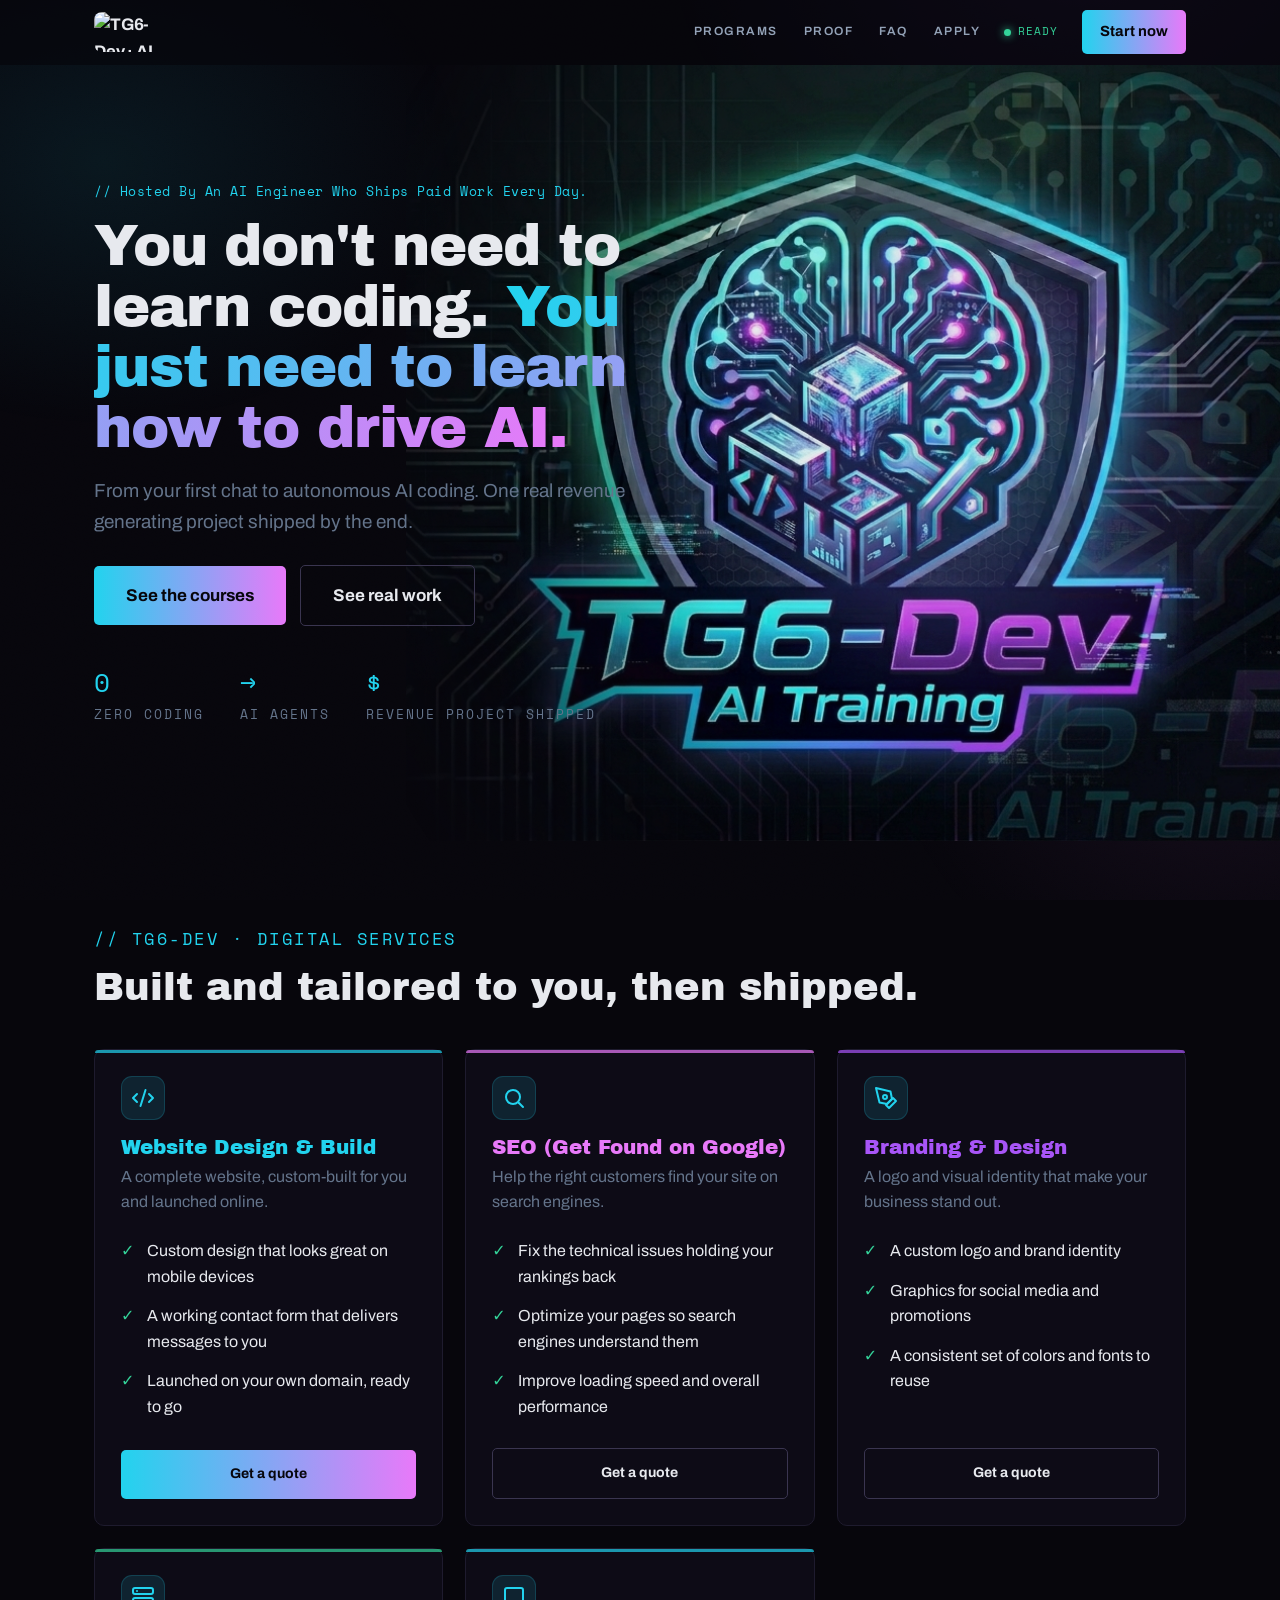
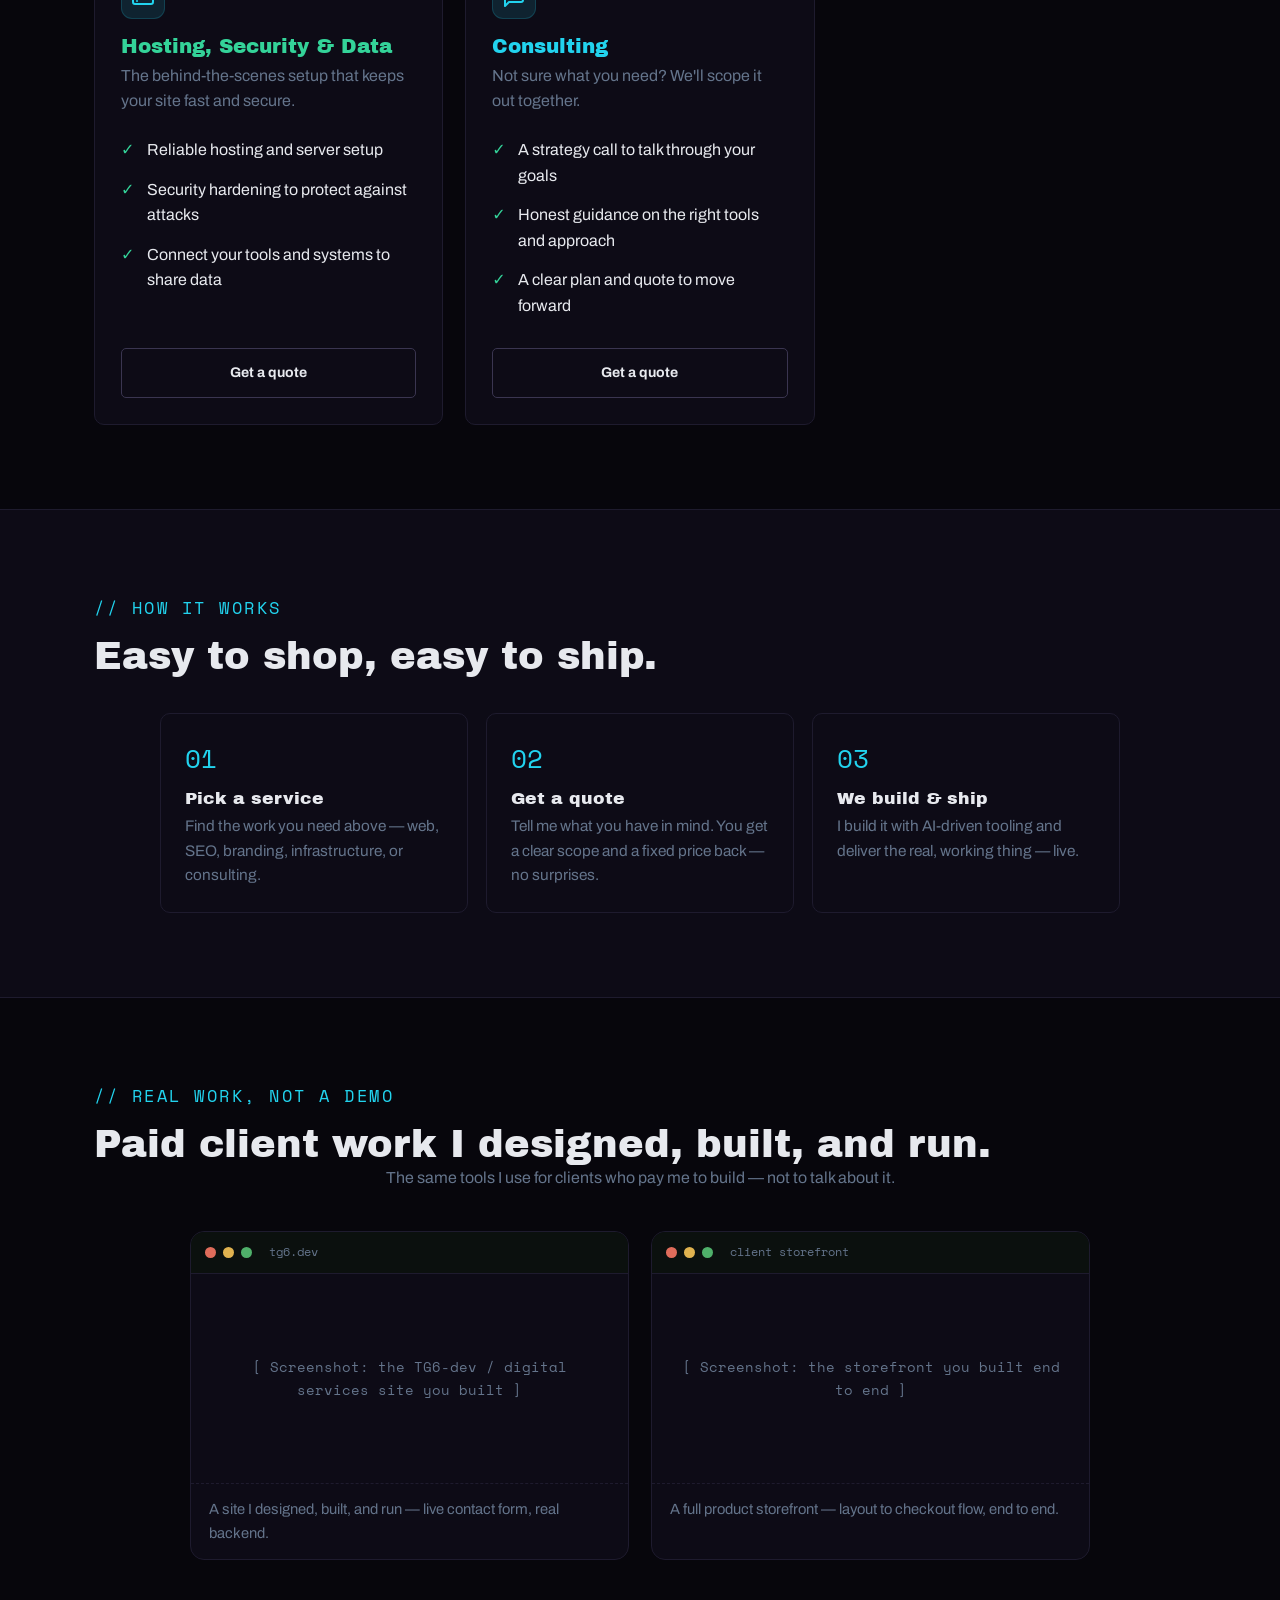
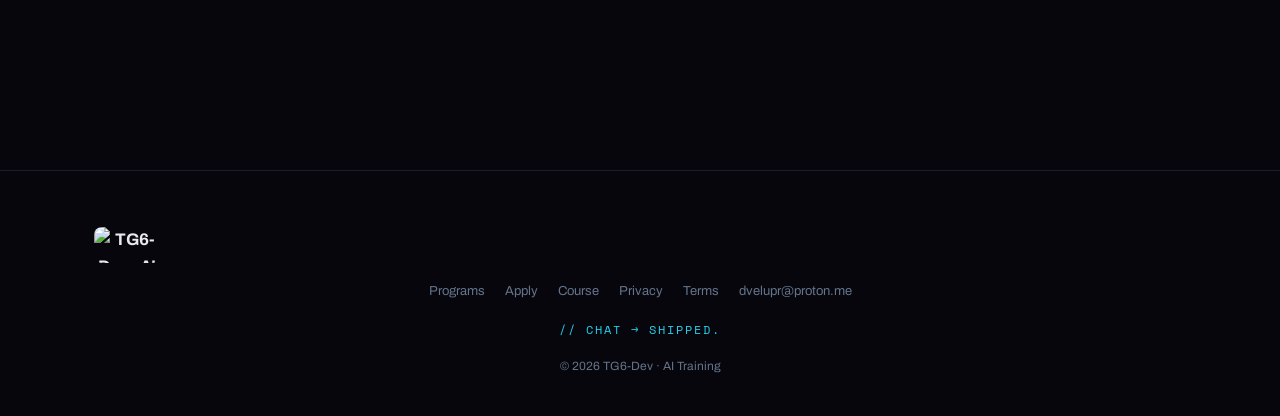
==== commit 4a84df4b: "chore: commit favicon reorg + reconcile favicon tests (clean base for consolidation)" ====
--- a/index.html
+++ b/index.html
@@ -15,18 +15,22 @@
   <meta property="og:title" content="TG6-Dev · AI Training — Learn to drive AI, from chat to Claude Code" />
   <meta property="og:description" content="You don't need to learn to code. You need to learn to drive AI. From your first browser chat to shipping one real thing with Claude Code." />
   <meta property="og:url" content="https://REPLACE_WITH_DOMAIN/" />
-  <meta property="og:image" content="https://REPLACE_WITH_DOMAIN/assets/IMG_4449.png" />
-  <meta property="og:image:width" content="1376" />
+  <meta property="og:image" content="https://REPLACE_WITH_DOMAIN/assets/IMG_4457.jpeg" />
+  <meta property="og:image:width" content="1408" />
   <meta property="og:image:height" content="768" />
   <meta name="twitter:card" content="summary_large_image" />
   <meta name="twitter:title" content="TG6-Dev · AI Training — Learn to drive AI, from chat to Claude Code" />
   <meta name="twitter:description" content="From your first browser chat to shipping one real thing with Claude Code. Three programs, self-paced to 1-on-1." />
-  <meta name="twitter:image" content="https://REPLACE_WITH_DOMAIN/assets/IMG_4449.png" />
+  <meta name="twitter:image" content="https://REPLACE_WITH_DOMAIN/assets/IMG_4457.jpeg" />
   <link rel="preconnect" href="https://fonts.googleapis.com" />
   <link rel="preconnect" href="https://fonts.gstatic.com" crossorigin />
   <link rel="stylesheet" href="https://fonts.googleapis.com/css2?family=Archivo+Black&family=Archivo:wght@400;500;600&family=Space+Mono:wght@400;700&display=swap" />
   <link rel="stylesheet" href="styles.css" />
-  <link rel="icon" type="image/svg+xml" href="favicon.svg" />
+  <link rel="icon" href="/favicon.ico?v=3" sizes="any" />
+  <link rel="icon" type="image/png" sizes="32x32" href="/assets/favicon/favicon-32x32.png?v=3" />
+  <link rel="icon" type="image/png" sizes="16x16" href="/assets/favicon/favicon-16x16.png?v=3" />
+  <link rel="apple-touch-icon" sizes="180x180" href="/assets/favicon/apple-touch-icon.png?v=3" />
+  <link rel="manifest" href="/assets/favicon/site.webmanifest?v=3" />
   <noscript><style>.reveal{opacity:1 !important;transform:none !important}</style></noscript>
 
   <script type="application/ld+json">
@@ -68,7 +72,7 @@
   <nav class="nav">
     <div class="wrap">
       <a class="logo" href="#top" aria-label="TG6-Dev AI Training home">
-        <img src="assets/logo.png" width="73" height="40" alt="TG6-Dev · AI Training" />
+        <img src="assets/IMG_4457.jpeg" width="73" height="40" alt="TG6-Dev · AI Training" />
       </a>
       <div class="nav-links">
         <a href="ai-training.html#programs">Programs</a>
@@ -230,7 +234,7 @@
   <footer class="footer">
     <div class="wrap footer-inner">
       <a class="logo" href="#top" aria-label="TG6-Dev AI Training home">
-        <img src="assets/logo.png" width="73" height="40" alt="TG6-Dev · AI Training" />
+        <img src="assets/IMG_4457.jpeg" width="73" height="40" alt="TG6-Dev · AI Training" />
       </a>
       <nav class="footer-links" aria-label="Footer">
         <a href="ai-training.html#pricing">Programs</a>
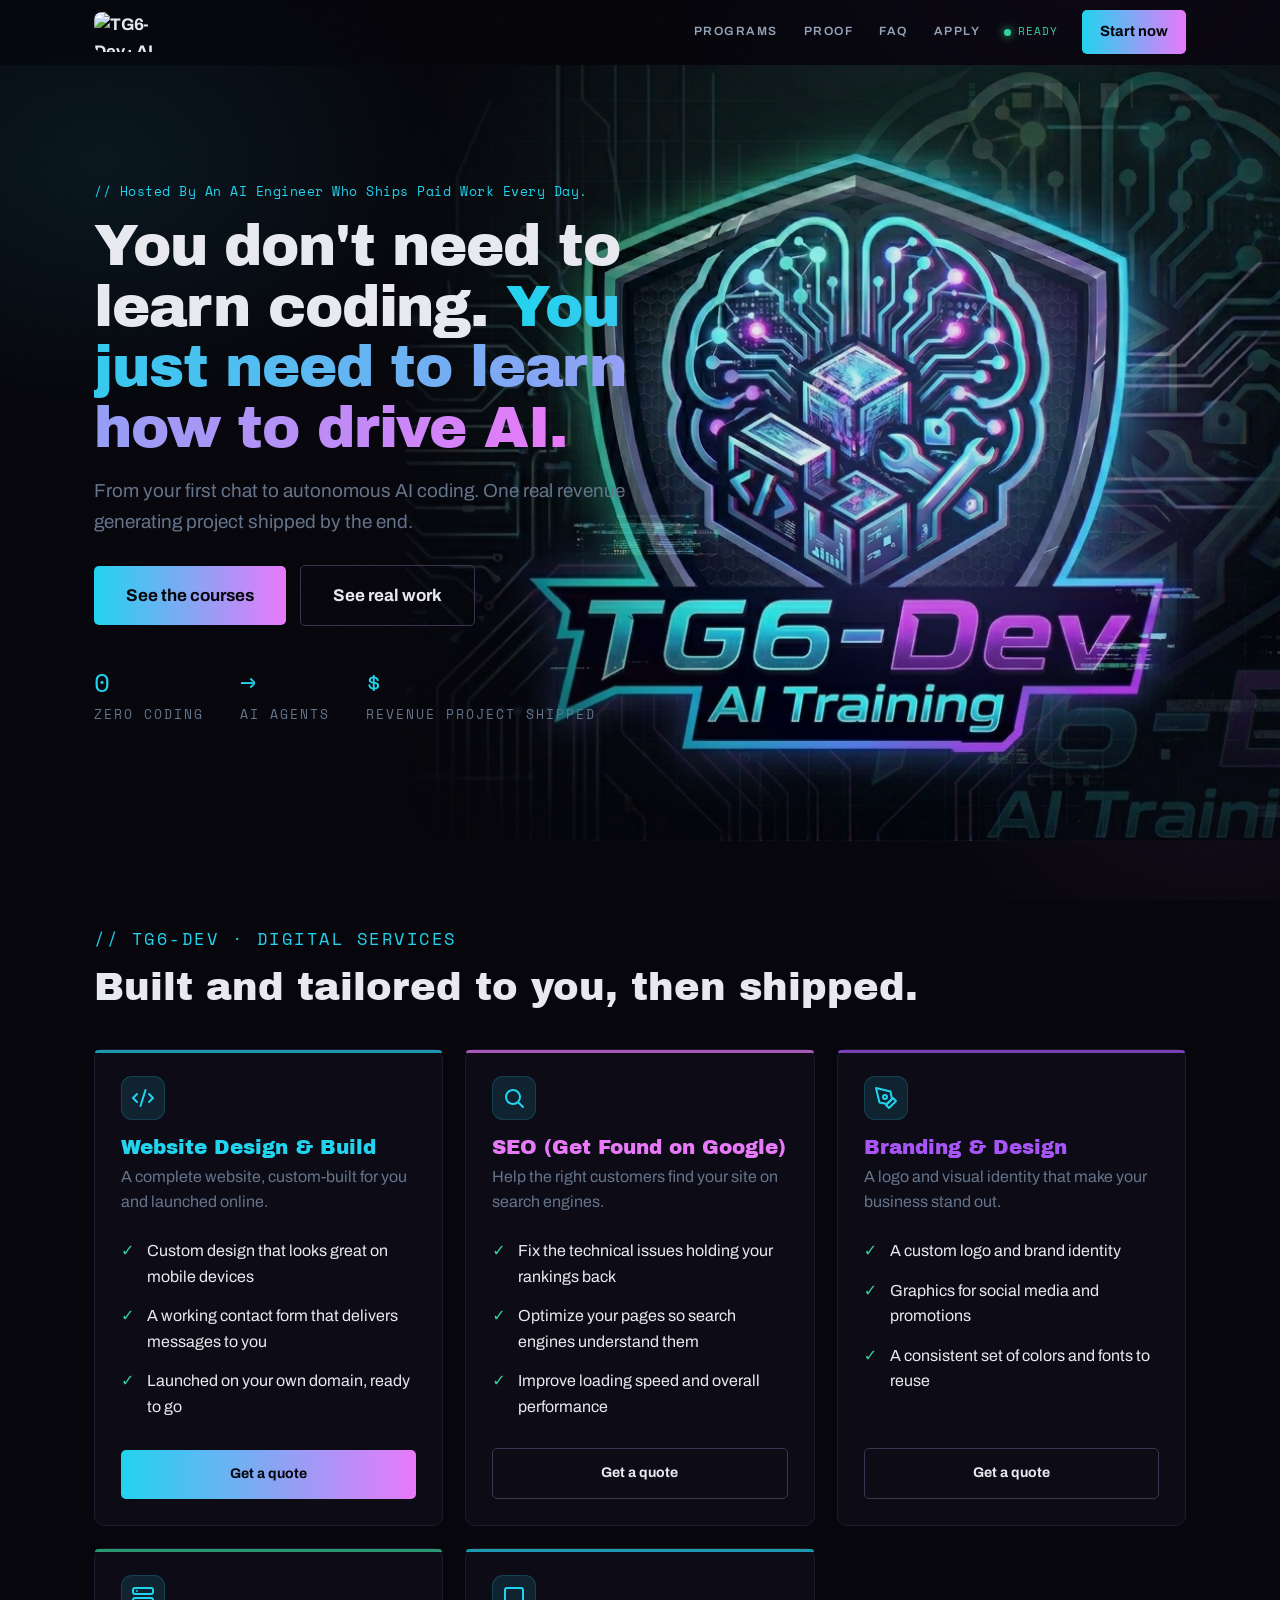
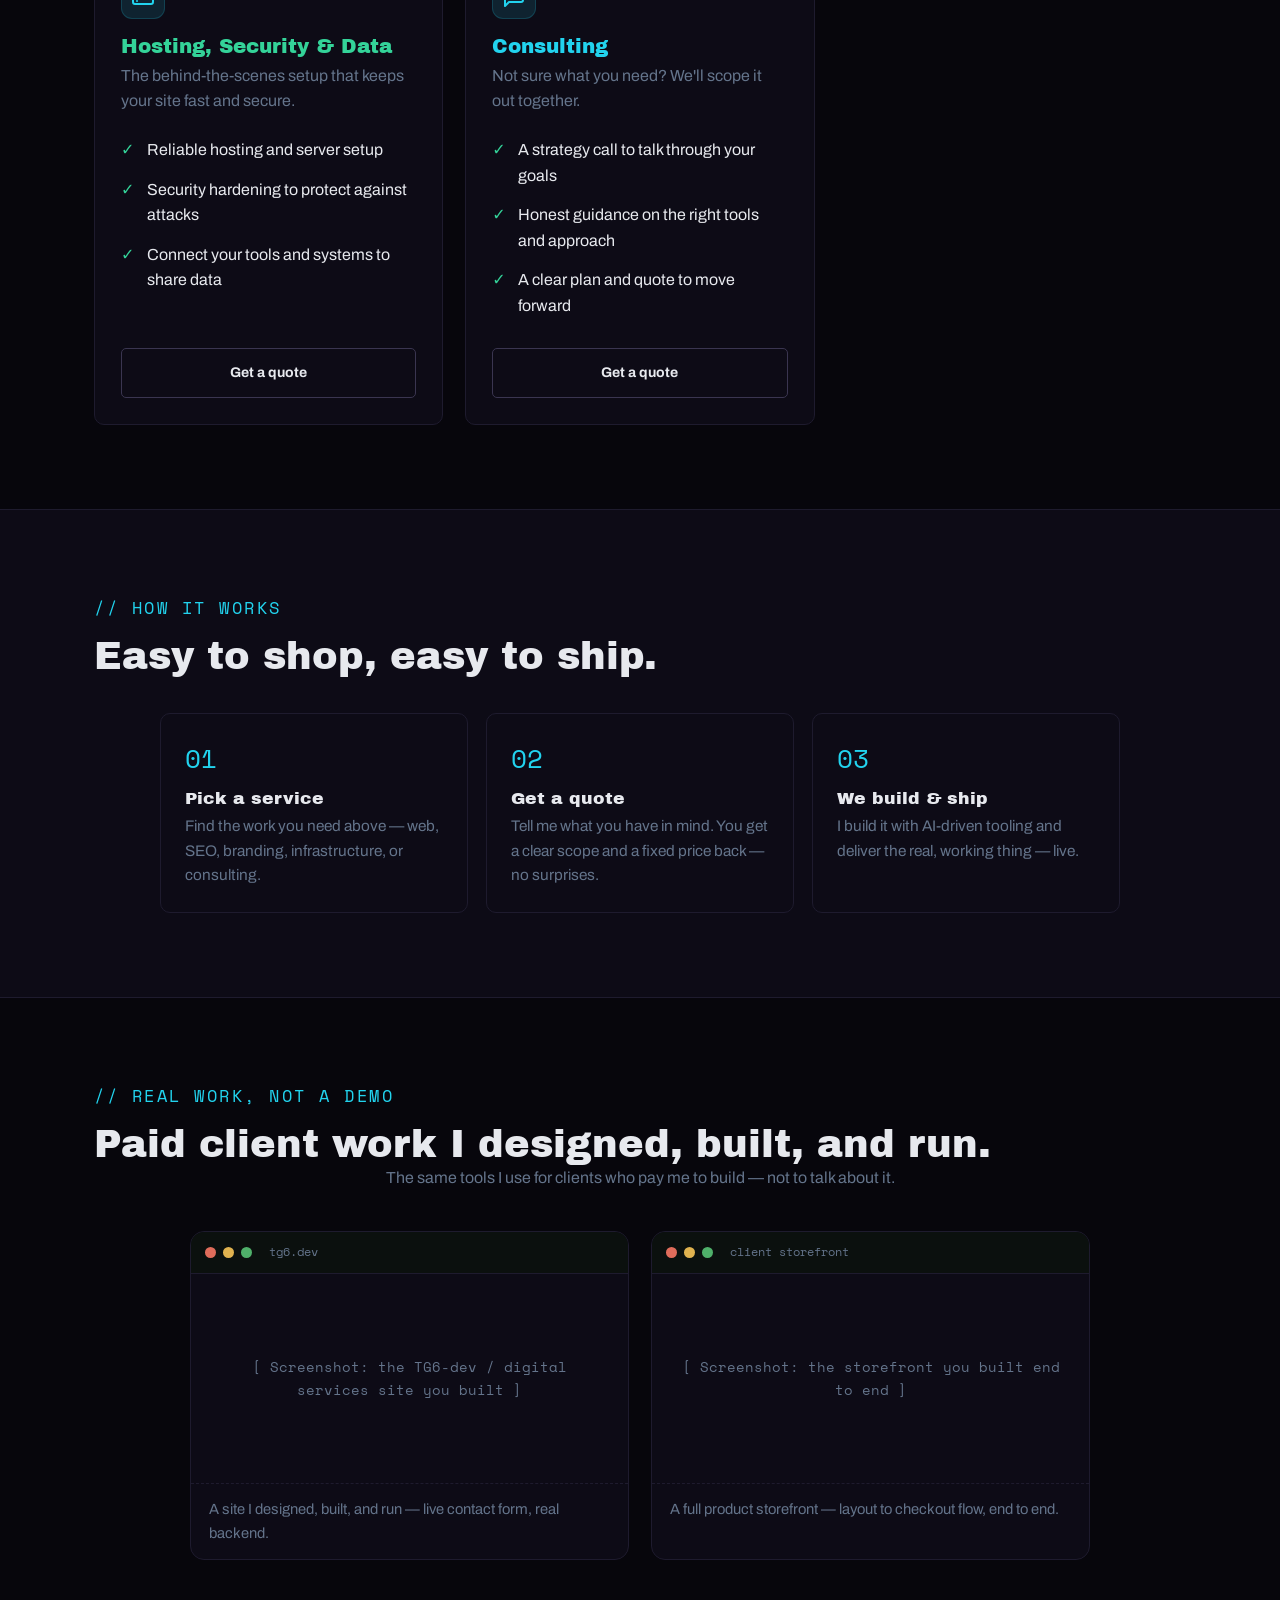
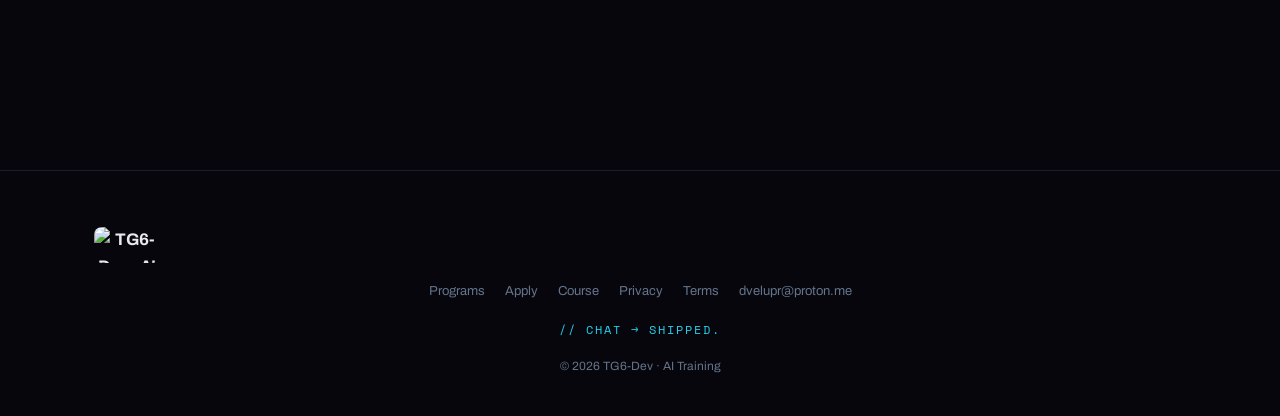
==== commit 6b7f658a: "feat: add GA4 (G-BJK86RFN9N) sitewide" ====
--- a/index.html
+++ b/index.html
@@ -7,6 +7,14 @@
   <meta name="description" content="A developer who ships paid client work with AI teaches you to drive it — from your first browser chat to building and shipping real things with Claude Code. Three programs, self-paced to 1-on-1." />
   <meta name="robots" content="index, follow" />
   <meta name="theme-color" content="#07060c" />
+  <!-- GA4 -->
+  <script async src="https://www.googletagmanager.com/gtag/js?id=G-BJK86RFN9N"></script>
+  <script>
+    window.dataLayer = window.dataLayer || [];
+    function gtag(){dataLayer.push(arguments);}
+    gtag('js', new Date());
+    gtag('config', 'G-BJK86RFN9N');
+  </script>
 
   <!-- Canonical + social. REPLACE_WITH_DOMAIN is swapped at go-live (see README). -->
   <link rel="canonical" href="https://REPLACE_WITH_DOMAIN/" />
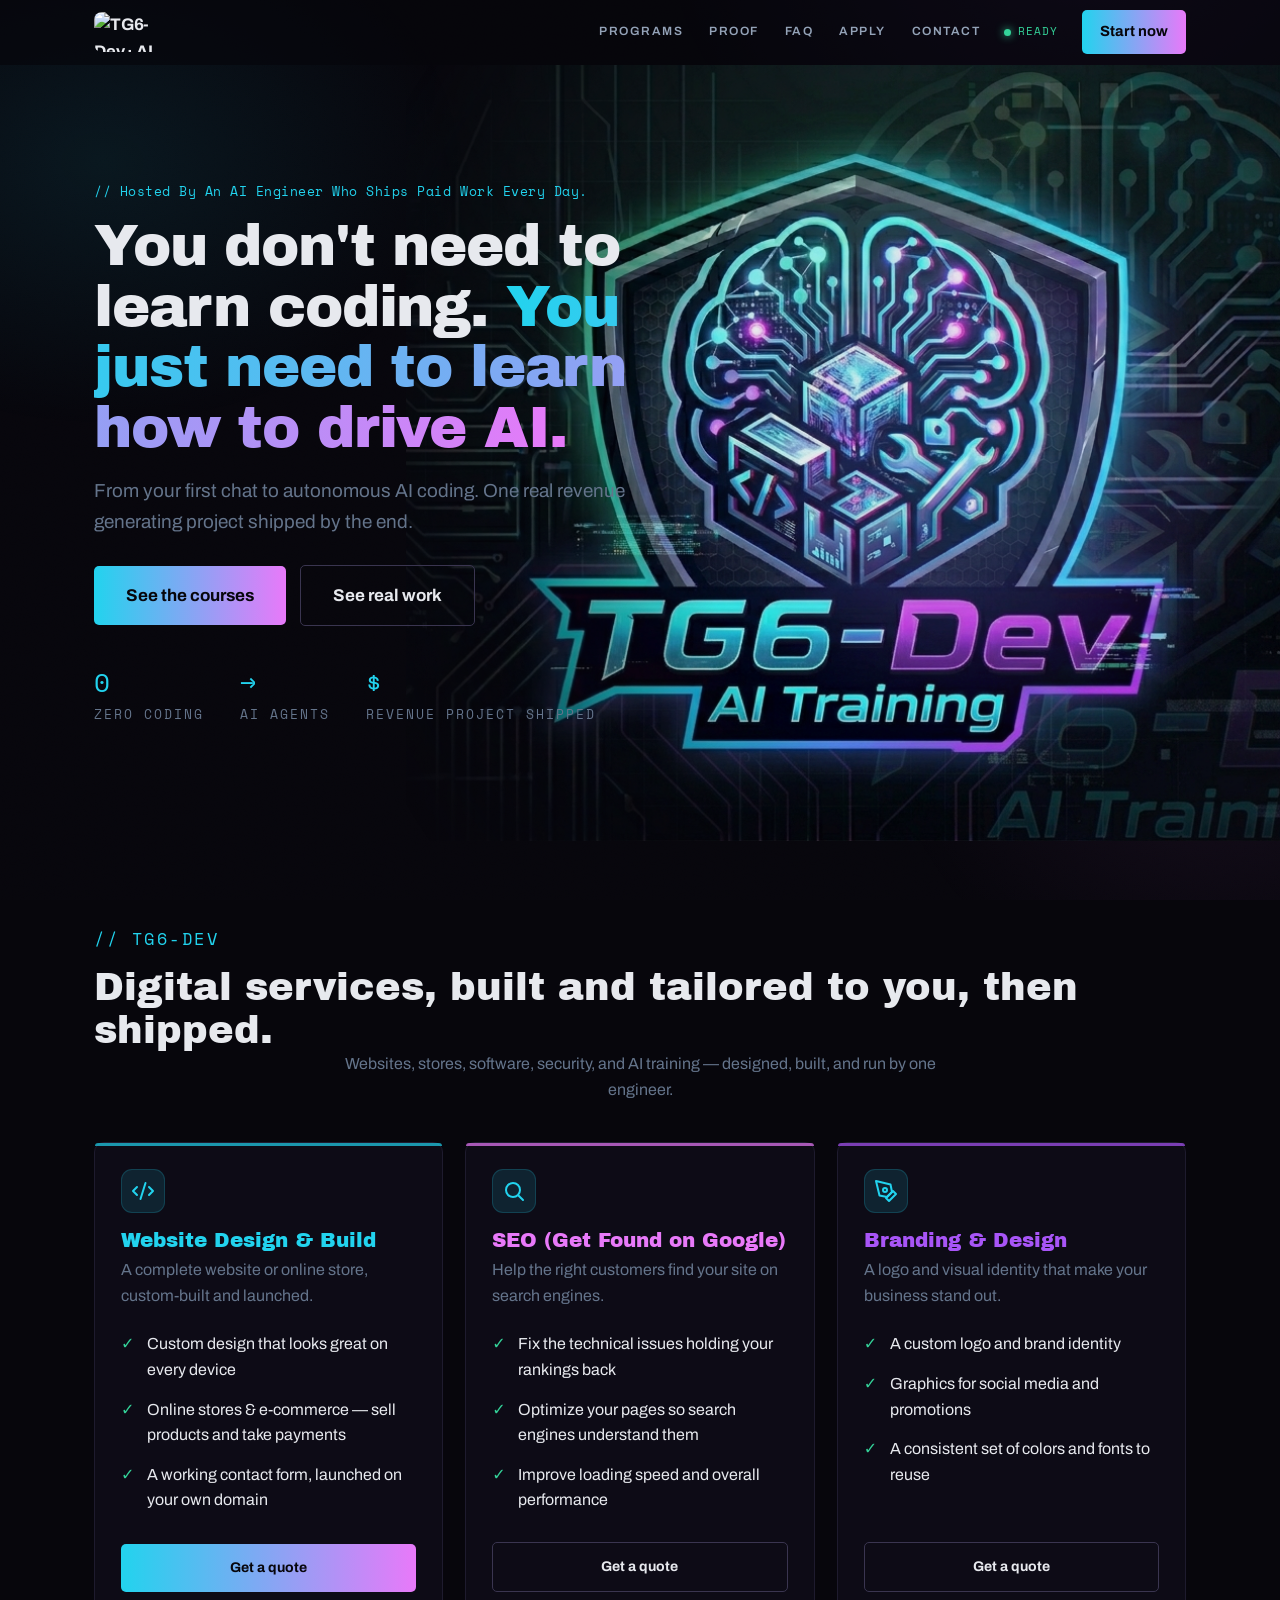
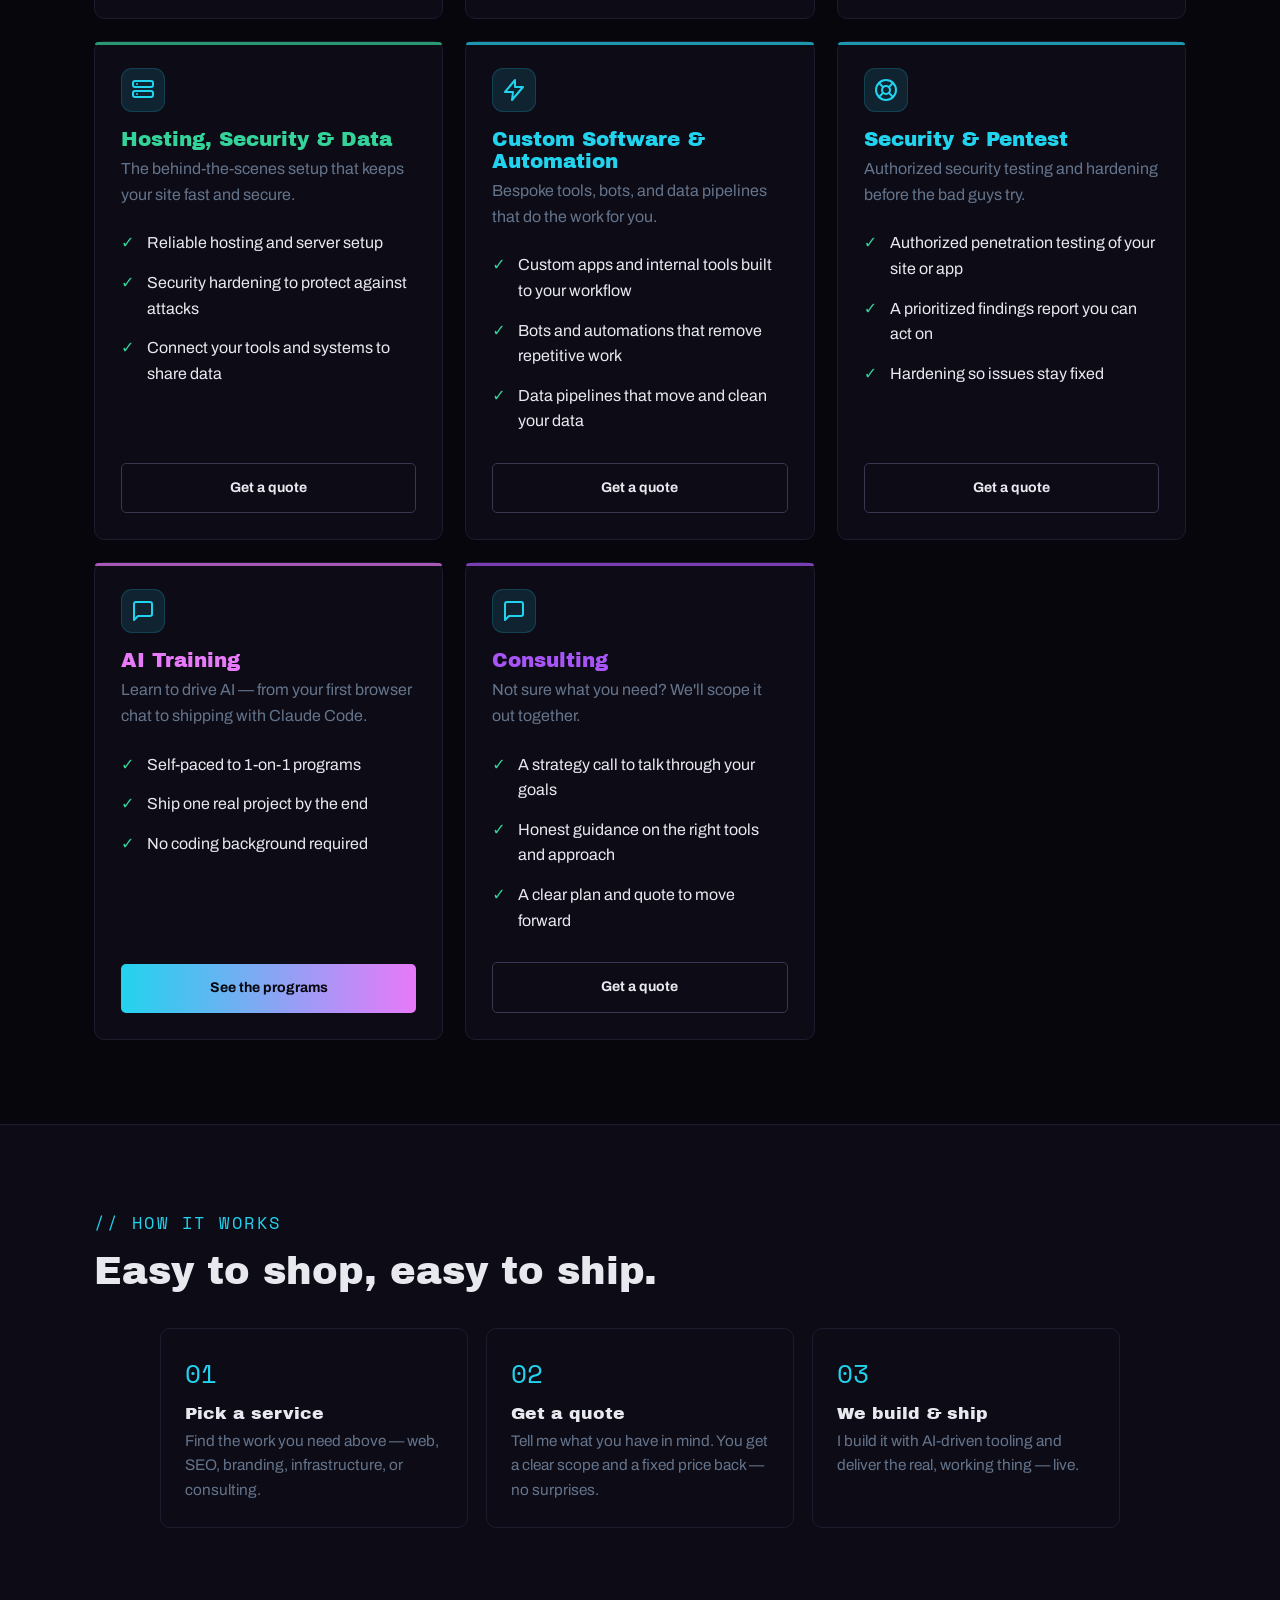
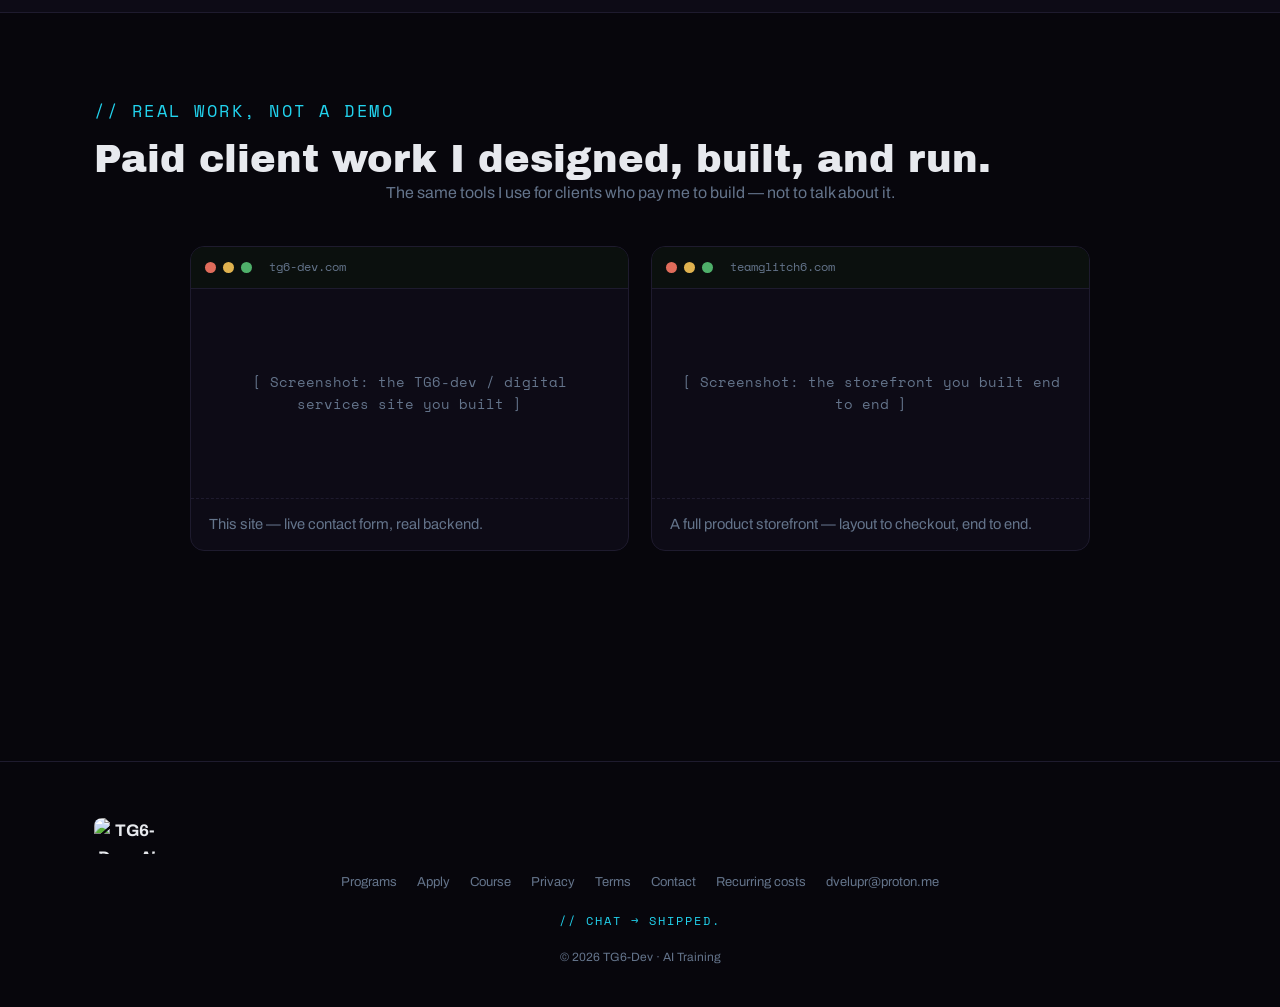
==== commit 421f9062: "feat: curate 8-service catalog, route CTAs to contact form, reframe brand to digital-services-led" ====
--- a/index.html
+++ b/index.html
@@ -3,7 +3,7 @@
 <head>
   <meta charset="UTF-8" />
   <meta name="viewport" content="width=device-width, initial-scale=1.0" />
-  <title>TG6-Dev · AI Training | Learn to Drive AI, from Chat to Claude Code</title>
+  <title>TG6-Dev · Digital Services & AI Training | Built and Shipped</title>
   <meta name="description" content="A developer who ships paid client work with AI teaches you to drive it — from your first browser chat to building and shipping real things with Claude Code. Three programs, self-paced to 1-on-1." />
   <meta name="robots" content="index, follow" />
   <meta name="theme-color" content="#07060c" />
@@ -87,6 +87,7 @@
         <a href="ai-training.html#proof">Proof</a>
         <a href="ai-training.html#faq">FAQ</a>
         <a href="apply.html">Apply</a>
+        <a href="contact.html">Contact</a>
       </div>
       <span class="status-dot">READY</span>
       <a class="btn btn-accent nav-cta" href="ai-training.html#pricing">Start now</a>
@@ -101,6 +102,7 @@
     <a href="ai-training.html#faq">FAQ</a>
     <a href="apply.html">Apply</a>
     <a href="course/index.html">Course</a>
+    <a href="contact.html">Contact</a>
     <a class="btn btn-accent" href="ai-training.html#pricing">Start now</a>
   </div>
 
@@ -134,21 +136,22 @@
 
     <section class="section">
       <div class="wrap">
-        <span class="kicker">// TG6-DEV · DIGITAL SERVICES</span>
-        <h2 class="reveal">Built and tailored to you, then shipped.</h2>
+        <span class="kicker">// TG6-DEV</span>
+        <h2 class="reveal">Digital services, built and tailored to you, then shipped.</h2>
+        <p class="sub reveal">Websites, stores, software, security, and AI training — designed, built, and run by one engineer.</p>
 
         <div class="services-grid">
 
           <article class="svc reveal">
             <span class="badge-ico"><svg class="ico" viewBox="0 0 24 24"><use href="#i-code"/></svg></span>
             <h3>Website Design &amp; Build</h3>
-            <p class="tagline">A complete website, custom-built for you and launched online.</p>
-            <ul>
-              <li>Custom design that looks great on mobile devices</li>
-              <li>A working contact form that delivers messages to you</li>
-              <li>Launched on your own domain, ready to go</li>
-            </ul>
-            <div class="cta"><a class="btn btn-accent" href="mailto:dvelupr@proton.me?subject=Quote%3A%20Website%20design%20%26%20build&amp;body=Hi%20%E2%80%94%20I%27d%20like%20a%20quote%20for%20a%20website.%20Here%27s%20what%20I%20have%20in%20mind%3A">Get a quote</a></div>
+            <p class="tagline">A complete website or online store, custom-built and launched.</p>
+            <ul>
+              <li>Custom design that looks great on every device</li>
+              <li>Online stores &amp; e-commerce — sell products and take payments</li>
+              <li>A working contact form, launched on your own domain</li>
+            </ul>
+            <div class="cta"><a class="btn btn-accent" href="contact.html?service=website">Get a quote</a></div>
           </article>
 
           <article class="svc reveal">
@@ -160,7 +163,7 @@
               <li>Optimize your pages so search engines understand them</li>
               <li>Improve loading speed and overall performance</li>
             </ul>
-            <div class="cta"><a class="btn btn-ghost" href="mailto:dvelupr@proton.me?subject=Quote%3A%20SEO&amp;body=Hi%20%E2%80%94%20I%27d%20like%20a%20quote%20for%20SEO%20work.%20Here%27s%20my%20site%20and%20goals%3A">Get a quote</a></div>
+            <div class="cta"><a class="btn btn-ghost" href="contact.html?service=seo">Get a quote</a></div>
           </article>
 
           <article class="svc reveal">
@@ -172,7 +175,7 @@
               <li>Graphics for social media and promotions</li>
               <li>A consistent set of colors and fonts to reuse</li>
             </ul>
-            <div class="cta"><a class="btn btn-ghost" href="mailto:dvelupr@proton.me?subject=Quote%3A%20Branding%20%26%20design&amp;body=Hi%20%E2%80%94%20I%27d%20like%20a%20quote%20for%20branding%2Fdesign.%20Here%27s%20what%20I%20need%3A">Get a quote</a></div>
+            <div class="cta"><a class="btn btn-ghost" href="contact.html?service=branding">Get a quote</a></div>
           </article>
 
           <article class="svc reveal">
@@ -184,7 +187,43 @@
               <li>Security hardening to protect against attacks</li>
               <li>Connect your tools and systems to share data</li>
             </ul>
-            <div class="cta"><a class="btn btn-ghost" href="mailto:dvelupr@proton.me?subject=Quote%3A%20Infrastructure%2C%20security%20%26%20data&amp;body=Hi%20%E2%80%94%20I%27d%20like%20a%20quote%20for%20infrastructure%2Fsecurity%2Fdata%20work.%20Here%27s%20my%20setup%3A">Get a quote</a></div>
+            <div class="cta"><a class="btn btn-ghost" href="contact.html?service=hosting">Get a quote</a></div>
+          </article>
+
+          <article class="svc reveal">
+            <span class="badge-ico"><svg class="ico" viewBox="0 0 24 24"><use href="#i-bolt"/></svg></span>
+            <h3>Custom Software &amp; Automation</h3>
+            <p class="tagline">Bespoke tools, bots, and data pipelines that do the work for you.</p>
+            <ul>
+              <li>Custom apps and internal tools built to your workflow</li>
+              <li>Bots and automations that remove repetitive work</li>
+              <li>Data pipelines that move and clean your data</li>
+            </ul>
+            <div class="cta"><a class="btn btn-ghost" href="contact.html?service=software">Get a quote</a></div>
+          </article>
+
+          <article class="svc reveal">
+            <span class="badge-ico"><svg class="ico" viewBox="0 0 24 24"><use href="#i-buoy"/></svg></span>
+            <h3>Security &amp; Pentest</h3>
+            <p class="tagline">Authorized security testing and hardening before the bad guys try.</p>
+            <ul>
+              <li>Authorized penetration testing of your site or app</li>
+              <li>A prioritized findings report you can act on</li>
+              <li>Hardening so issues stay fixed</li>
+            </ul>
+            <div class="cta"><a class="btn btn-ghost" href="contact.html?service=security">Get a quote</a></div>
+          </article>
+
+          <article class="svc reveal">
+            <span class="badge-ico"><svg class="ico" viewBox="0 0 24 24"><use href="#i-chat"/></svg></span>
+            <h3>AI Training</h3>
+            <p class="tagline">Learn to drive AI — from your first browser chat to shipping with Claude Code.</p>
+            <ul>
+              <li>Self-paced to 1-on-1 programs</li>
+              <li>Ship one real project by the end</li>
+              <li>No coding background required</li>
+            </ul>
+            <div class="cta"><a class="btn btn-accent" href="ai-training.html#pricing">See the programs</a></div>
           </article>
 
           <article class="svc reveal">
@@ -222,16 +261,16 @@
         <p class="sub reveal">The same tools I use for clients who pay me to build — not to talk about it.</p>
         <div class="proof-grid">
           <figure class="proof-shot browser reveal">
-            <div class="bar"><i></i><i></i><i></i><span class="url">tg6.dev</span></div>
+            <div class="bar"><i></i><i></i><i></i><span class="url">tg6-dev.com</span></div>
             <!-- Replace .ph with: <img src="assets/proof-tg6dev.png" alt="The TG6-dev site I built" loading="lazy" /> -->
             <div class="ph">[ Screenshot: the TG6-dev / digital services site you built ]</div>
-            <figcaption>A site I designed, built, and run — live contact form, real backend.</figcaption>
+            <figcaption>This site — live contact form, real backend.</figcaption>
           </figure>
           <figure class="proof-shot browser reveal">
-            <div class="bar"><i></i><i></i><i></i><span class="url">client storefront</span></div>
+            <div class="bar"><i></i><i></i><i></i><span class="url">teamglitch6.com</span></div>
             <!-- Replace .ph with: <img src="assets/proof-storefront.png" alt="A storefront I built end to end" loading="lazy" /> -->
             <div class="ph">[ Screenshot: the storefront you built end to end ]</div>
-            <figcaption>A full product storefront — layout to checkout flow, end to end.</figcaption>
+            <figcaption>A full product storefront — layout to checkout, end to end.</figcaption>
           </figure>
         </div>
       </div>
@@ -250,6 +289,8 @@
         <a href="course/index.html">Course</a>
         <a href="privacy.html">Privacy</a>
         <a href="terms.html">Terms</a>
+        <a href="contact.html">Contact</a>
+        <a href="recurring-costs.html">Recurring costs</a>
         <a href="mailto:dvelupr@proton.me">dvelupr@proton.me</a>
       </nav>
       <p class="footer-tag mono">// CHAT → SHIPPED.</p>
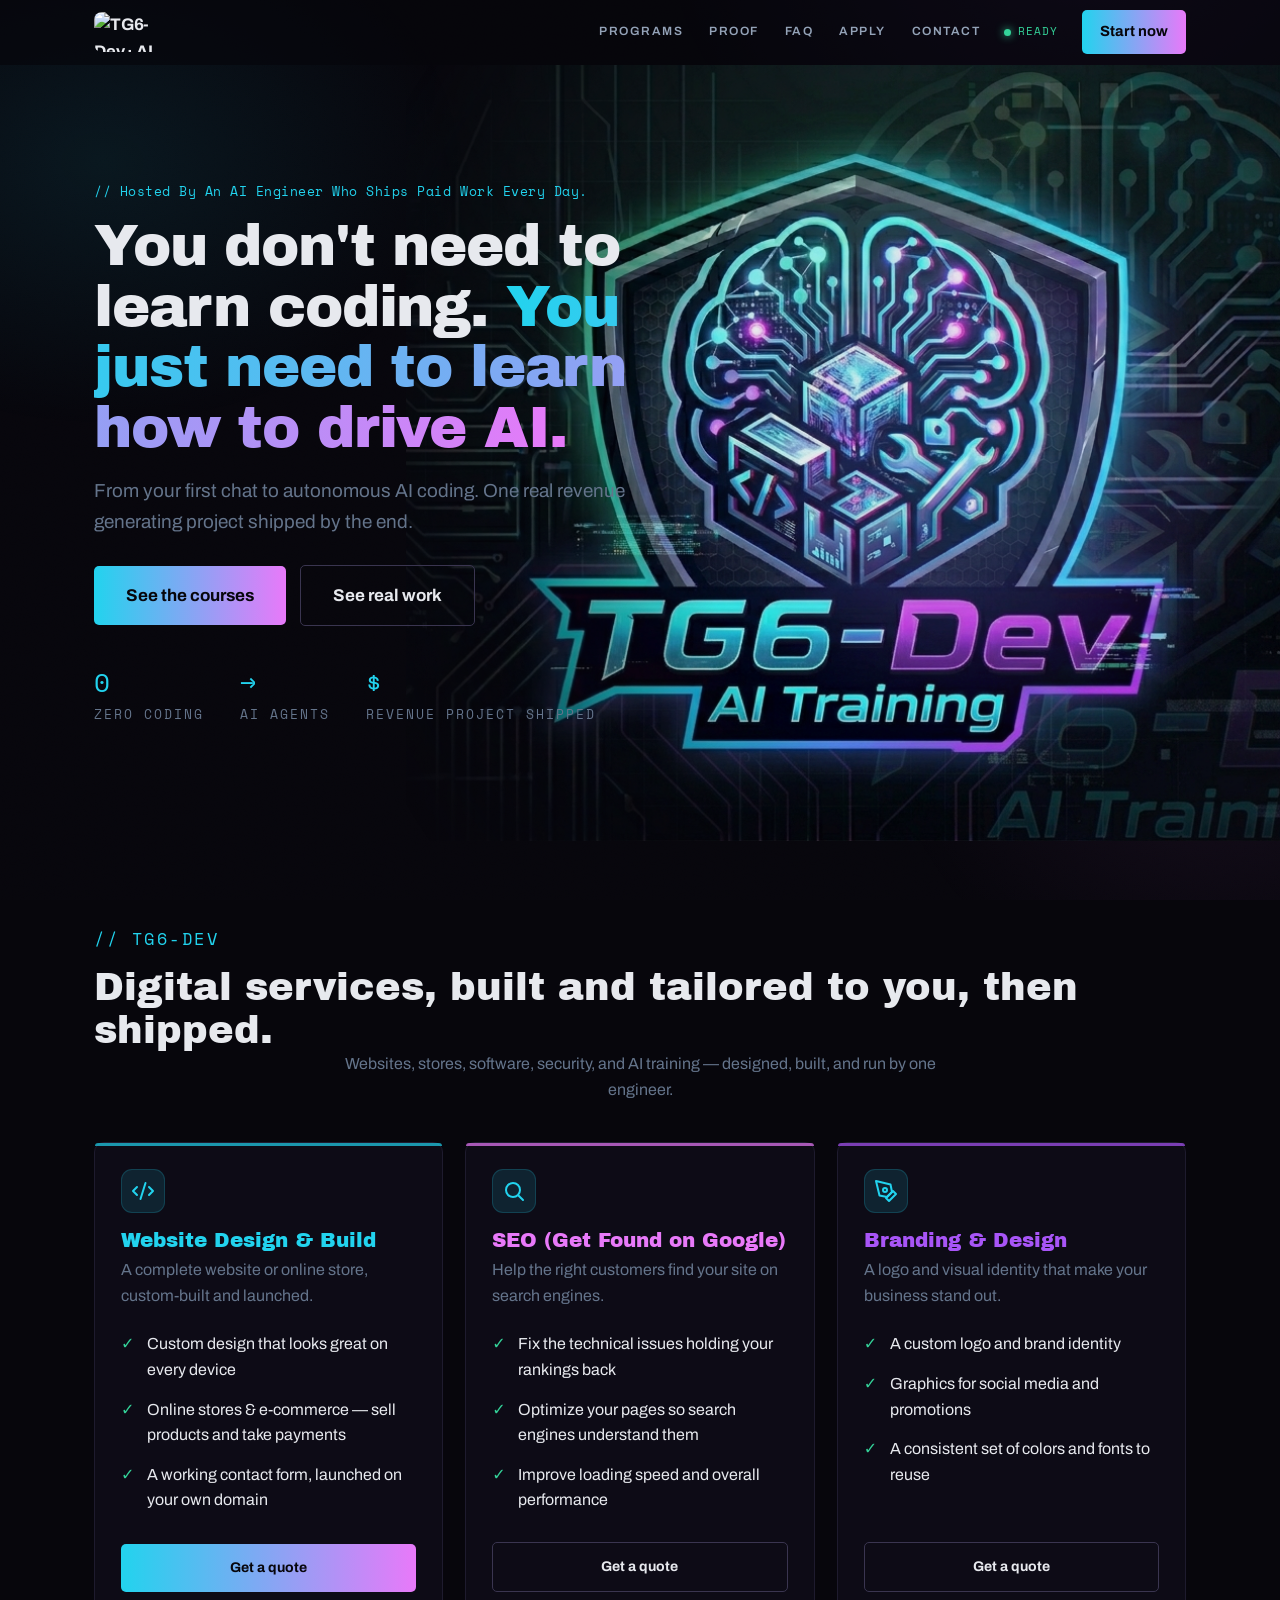
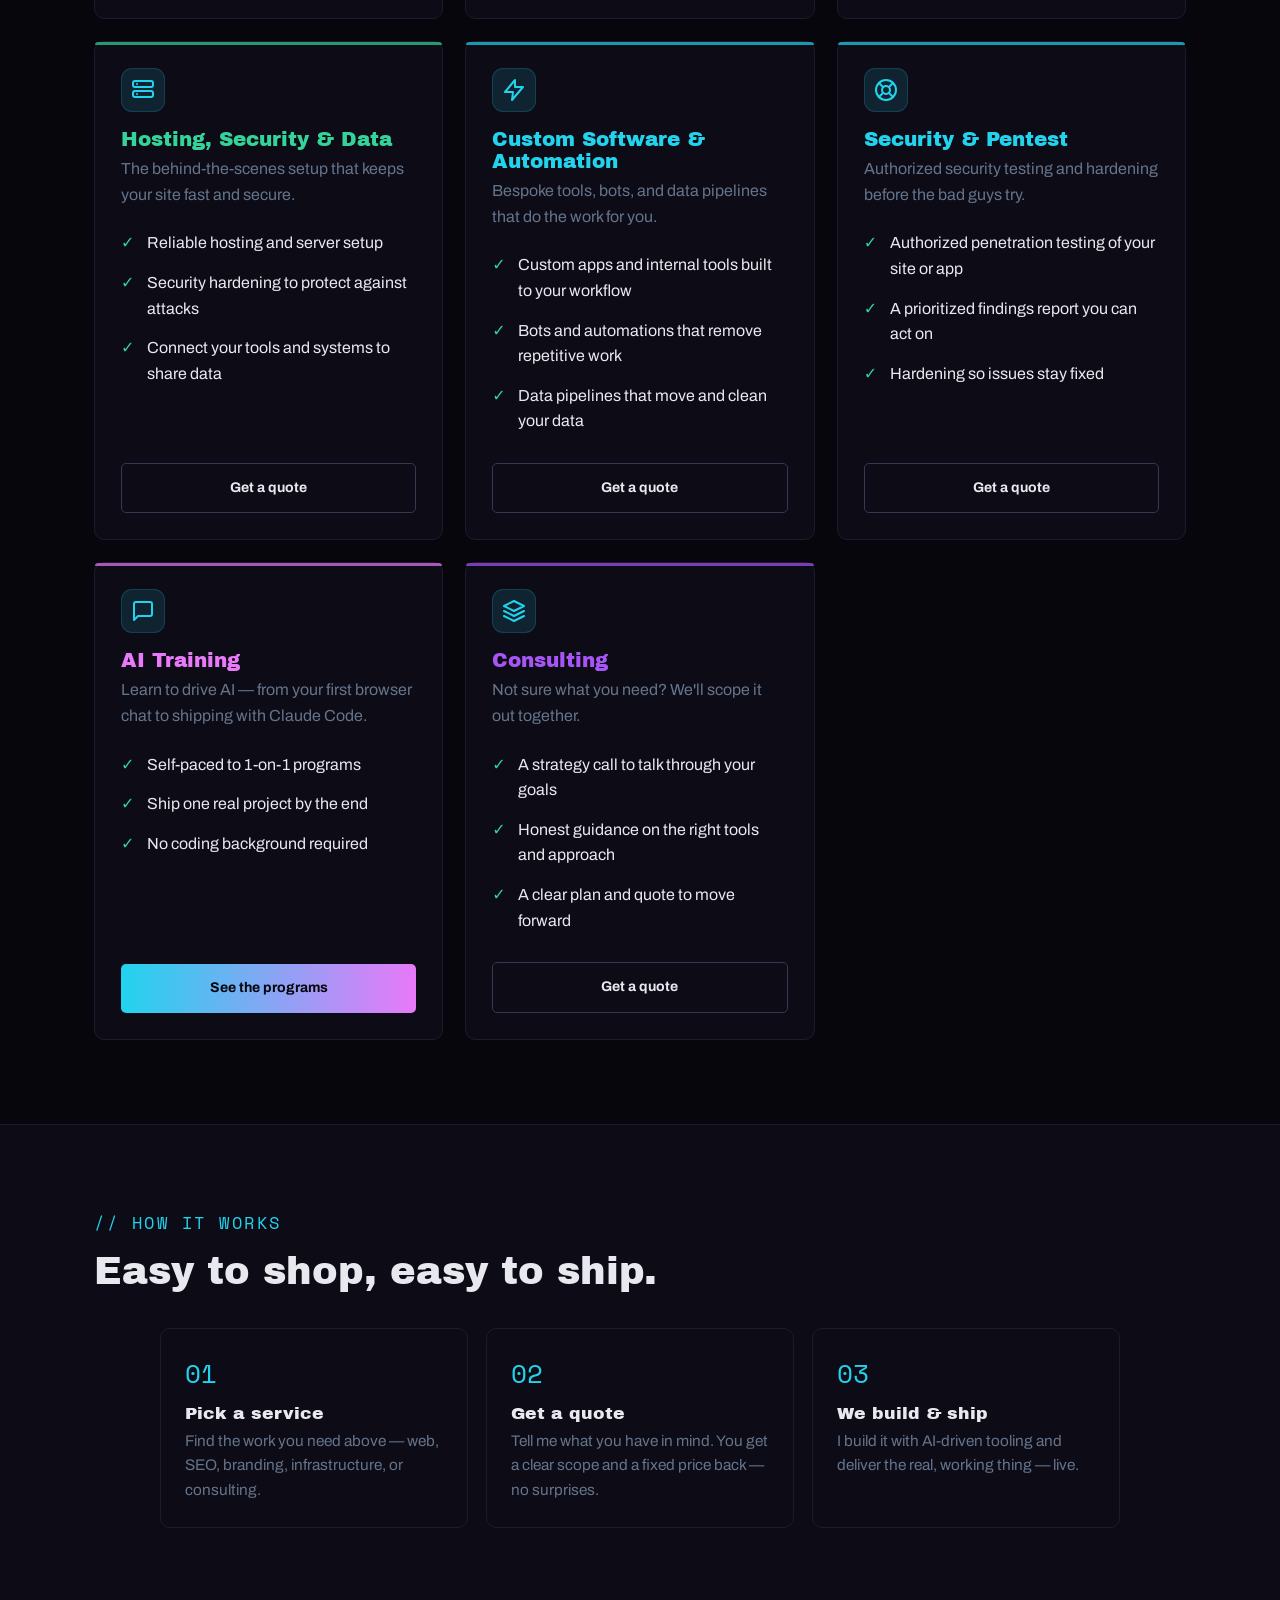
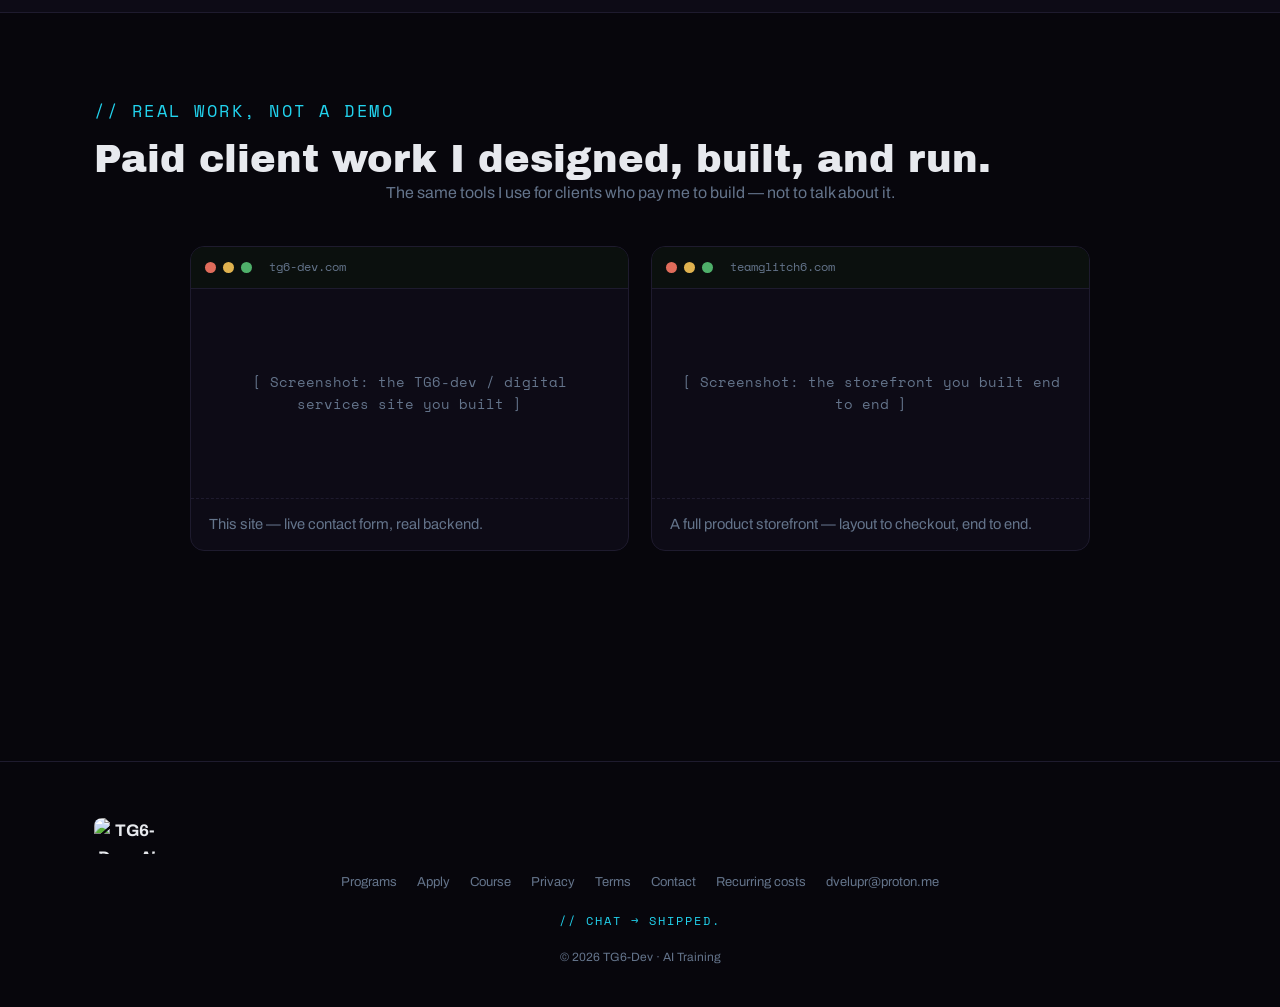
==== commit a4db6a6f: "fix: restyle ported contact + recurring-costs pages to ai-training design system; migrate nav/JS/fav" ====
--- a/index.html
+++ b/index.html
@@ -16,20 +16,20 @@
     gtag('config', 'G-BJK86RFN9N');
   </script>
 
-  <!-- Canonical + social. REPLACE_WITH_DOMAIN is swapped at go-live (see README). -->
-  <link rel="canonical" href="https://REPLACE_WITH_DOMAIN/" />
+  <!-- Canonical + social. Domain: tg6-dev.com. -->
+  <link rel="canonical" href="https://tg6-dev.com/" />
   <meta property="og:type" content="website" />
   <meta property="og:site_name" content="TG6-Dev · AI Training" />
   <meta property="og:title" content="TG6-Dev · AI Training — Learn to drive AI, from chat to Claude Code" />
   <meta property="og:description" content="You don't need to learn to code. You need to learn to drive AI. From your first browser chat to shipping one real thing with Claude Code." />
-  <meta property="og:url" content="https://REPLACE_WITH_DOMAIN/" />
-  <meta property="og:image" content="https://REPLACE_WITH_DOMAIN/assets/IMG_4457.jpeg" />
+  <meta property="og:url" content="https://tg6-dev.com/" />
+  <meta property="og:image" content="https://tg6-dev.com/assets/IMG_4457.jpeg" />
   <meta property="og:image:width" content="1408" />
   <meta property="og:image:height" content="768" />
   <meta name="twitter:card" content="summary_large_image" />
   <meta name="twitter:title" content="TG6-Dev · AI Training — Learn to drive AI, from chat to Claude Code" />
   <meta name="twitter:description" content="From your first browser chat to shipping one real thing with Claude Code. Three programs, self-paced to 1-on-1." />
-  <meta name="twitter:image" content="https://REPLACE_WITH_DOMAIN/assets/IMG_4457.jpeg" />
+  <meta name="twitter:image" content="https://tg6-dev.com/assets/IMG_4457.jpeg" />
   <link rel="preconnect" href="https://fonts.googleapis.com" />
   <link rel="preconnect" href="https://fonts.gstatic.com" crossorigin />
   <link rel="stylesheet" href="https://fonts.googleapis.com/css2?family=Archivo+Black&family=Archivo:wght@400;500;600&family=Space+Mono:wght@400;700&display=swap" />
@@ -47,7 +47,7 @@
     "@type": "Course",
     "name": "TG6-Dev · AI Training",
     "description": "Learn to drive AI — from your first browser chat to building and shipping one real thing with Claude Code.",
-    "provider": { "@type": "Organization", "name": "TG6-Dev", "url": "https://REPLACE_WITH_DOMAIN/" },
+    "provider": { "@type": "Organization", "name": "TG6-Dev", "url": "https://tg6-dev.com/" },
     "offers": [
       { "@type": "Offer", "name": "Build It", "price": "49", "priceCurrency": "USD", "category": "Self-paced" },
       { "@type": "Offer", "name": "Ship It", "price": "499", "priceCurrency": "USD", "category": "Cohort + community" },
@@ -227,7 +227,7 @@
           </article>
 
           <article class="svc reveal">
-            <span class="badge-ico"><svg class="ico" viewBox="0 0 24 24"><use href="#i-chat"/></svg></span>
+            <span class="badge-ico"><svg class="ico" viewBox="0 0 24 24"><use href="#i-layers"/></svg></span>
             <h3>Consulting</h3>
             <p class="tagline">Not sure what you need? We'll scope it out together.</p>
             <ul>
--- a/styles.css
+++ b/styles.css
@@ -394,3 +394,43 @@
 .col.for li::before{content:"\2713";position:absolute;left:0;color:var(--accent)}
 .col.not li::before{content:"\00d7";position:absolute;left:0;color:#f3a3a3;font-weight:700}
 .section .sub{text-align:center;color:var(--muted);margin:0 auto 40px;max-width:620px}
+
+/* ============ CONTACT PAGE ============ */
+.serif-italic{color:var(--accent);font-style:italic}
+.badge{display:inline-block;font-family:var(--mono);font-size:.72rem;letter-spacing:.1em;text-transform:uppercase;color:var(--accent);border:1px solid rgba(34,211,238,.3);border-radius:999px;padding:5px 14px;margin-bottom:1rem}
+.page-head{padding:clamp(3rem,8vw,5rem) 24px 2.5rem;text-align:center;max-width:var(--max);margin:0 auto}
+.page-head h1{font-size:clamp(2rem,5vw,3.4rem);margin:.5rem 0 1rem}
+.page-head p{color:var(--body);max-width:600px;margin:0 auto}
+.contact-wrap{padding:2rem 0 5rem}
+.contact-grid{display:grid;grid-template-columns:1fr 1fr;gap:40px;max-width:var(--max);margin:0 auto;padding:0 24px;align-items:start}
+.contact-grid .form-card{max-width:none}
+@media(max-width:820px){.contact-grid{grid-template-columns:1fr}}
+.contact-aside{padding:4px 0}
+.contact-aside .lead{color:var(--text);font-size:1.08rem;font-weight:600;margin-bottom:1.2rem;line-height:1.4}
+.contact-aside ul{list-style:none;padding:0;display:flex;flex-direction:column;gap:.9rem;margin:0 0 1.2rem}
+.contact-aside ul li{color:var(--body);padding-left:1.5rem;position:relative}
+.contact-aside ul li::before{content:"\2192";position:absolute;left:0;color:var(--accent)}
+.contact-aside .direct{font-size:.9rem;color:var(--muted)}
+.field{margin-bottom:1.1rem}
+.field label{display:block;font-size:.78rem;font-weight:600;letter-spacing:.07em;text-transform:uppercase;color:var(--muted);margin-bottom:.4rem}
+.field .req{color:var(--accent)}
+.field input,.field select,.field textarea{width:100%;padding:12px;border-radius:var(--radius);border:1px solid var(--line);background:var(--panel);color:var(--ink);font-family:inherit;font-size:.97rem;transition:border-color .15s,box-shadow .15s}
+.field input:focus,.field select:focus,.field textarea:focus{outline:none;border-color:var(--accent);box-shadow:0 0 0 3px rgba(34,211,238,.15)}
+.field textarea{min-height:130px;resize:vertical}
+.form-note{font-size:.82rem;color:var(--muted);margin-top:.7rem;text-align:center}
+
+/* ============ RECURRING COSTS PAGE ============ */
+.costs-grid{display:grid;grid-template-columns:1fr 1fr;gap:22px;margin-top:1.2rem}
+@media(max-width:680px){.costs-grid{grid-template-columns:1fr}}
+.cost-col{background:var(--panel);border:1px solid var(--line);border-radius:var(--radius);padding:24px 22px;display:flex;flex-direction:column}
+.cost-col.featured{border-color:var(--accent);box-shadow:0 0 0 1px rgba(34,211,238,.18),0 8px 32px -12px rgba(34,211,238,.22)}
+.cost-label{font-family:var(--mono);font-size:.7rem;letter-spacing:.13em;text-transform:uppercase;color:var(--muted);margin:0 0 .5rem}
+.cost-col.featured .cost-label{color:var(--accent)}
+.cost-price{font-family:var(--mono);font-size:2rem;font-weight:700;color:var(--text);margin:.2rem 0 1rem;line-height:1.1}
+.cost-price span{font-size:.9rem;font-weight:400;color:var(--muted)}
+.cost-list{list-style:none;padding:0;margin:0 0 1rem;flex:1}
+.cost-list li{padding:6px 0 6px 24px;position:relative;color:var(--ink);font-size:.95rem}
+.cost-list li::before{content:"\2713";position:absolute;left:0;color:var(--ok)}
+.cost-list.dim li{color:var(--body)}
+.cost-list.dim li::before{color:var(--muted)}
+.cost-note{font-size:.87rem;color:var(--muted);margin:0;padding-top:.8rem;border-top:1px solid var(--line)}
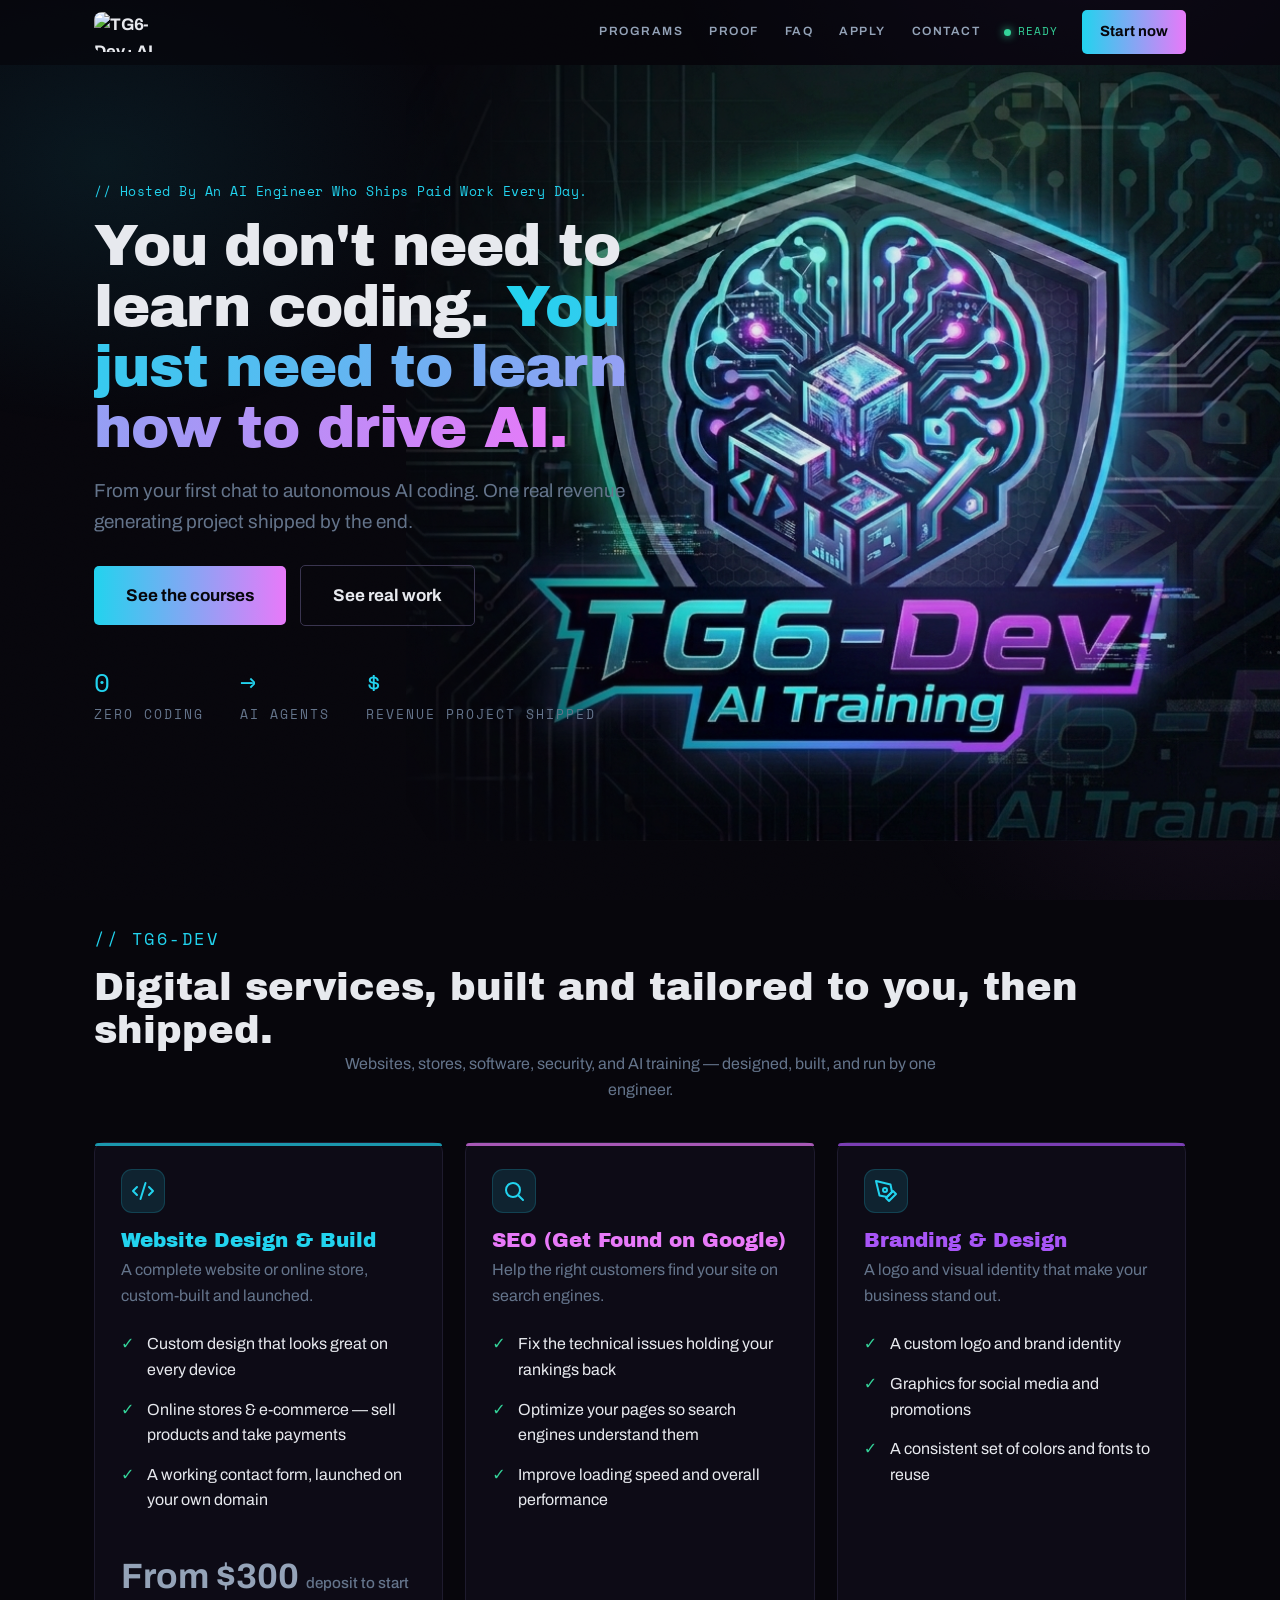
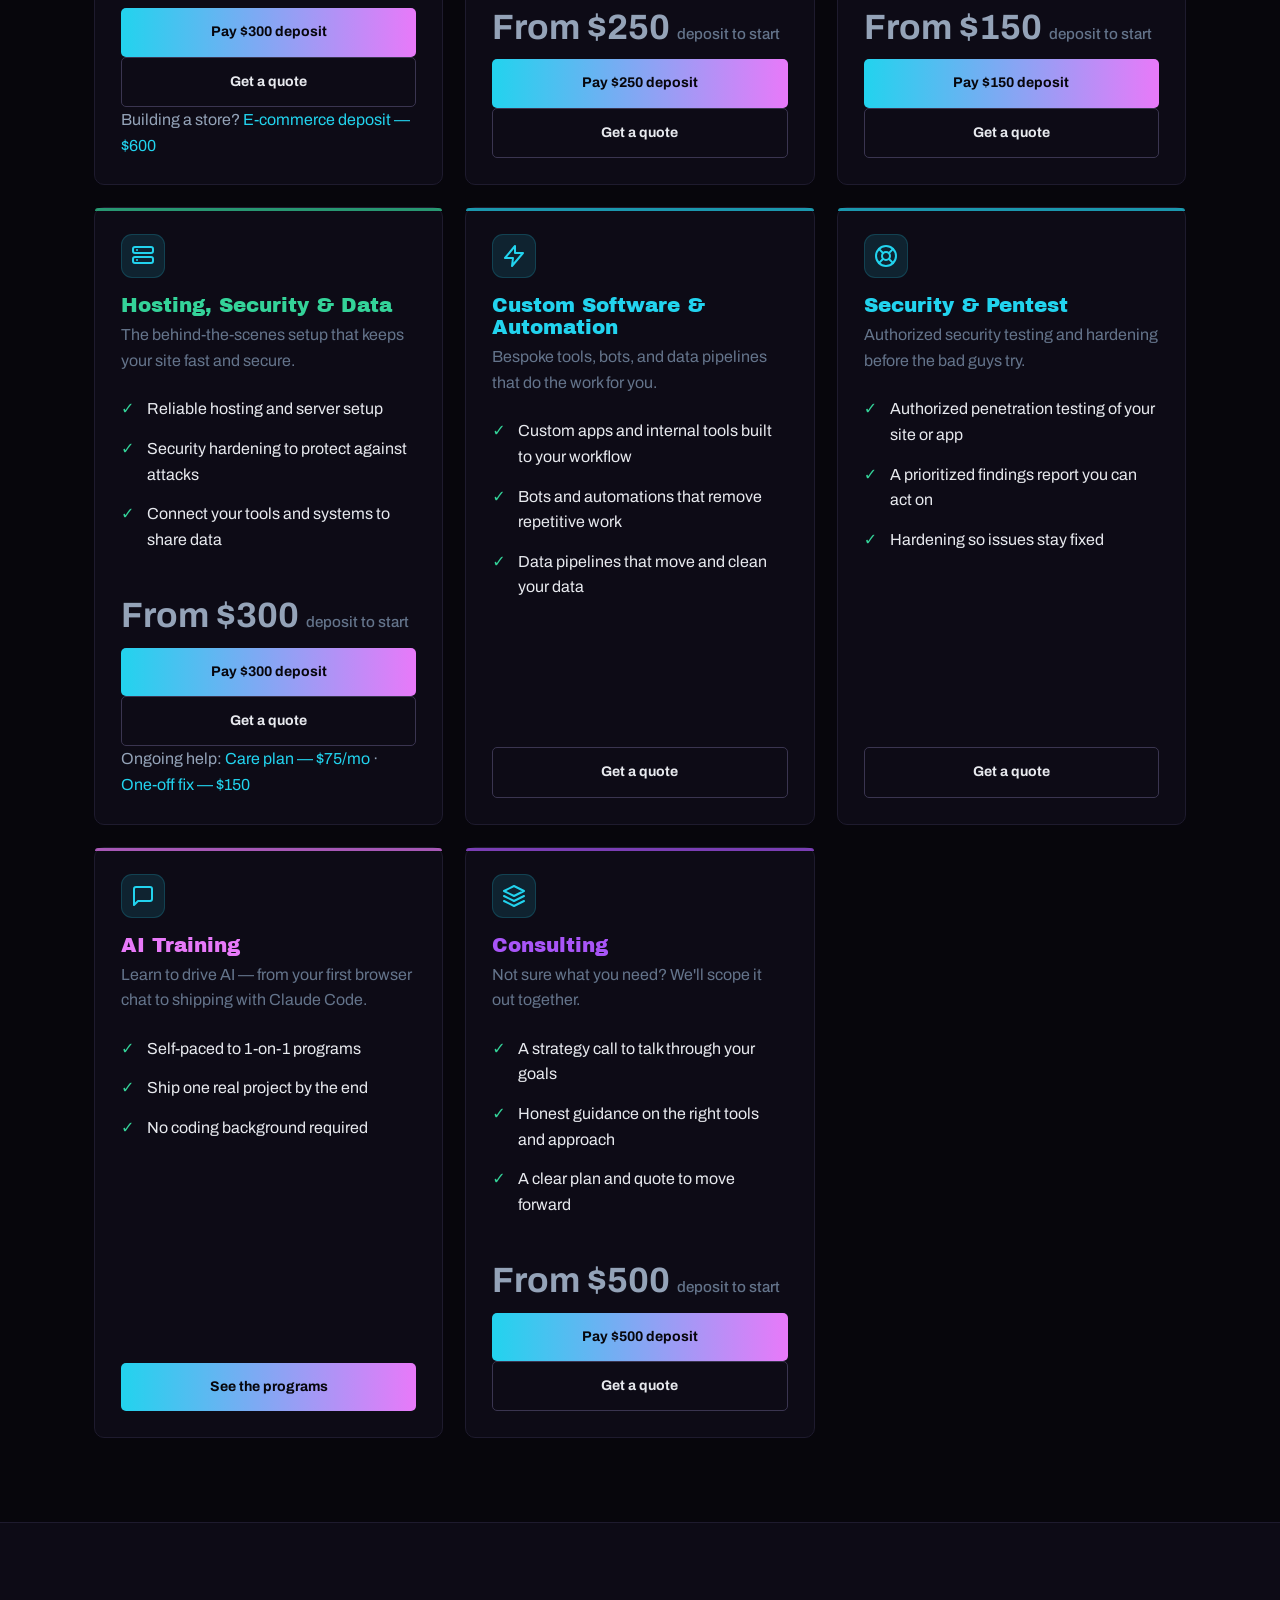
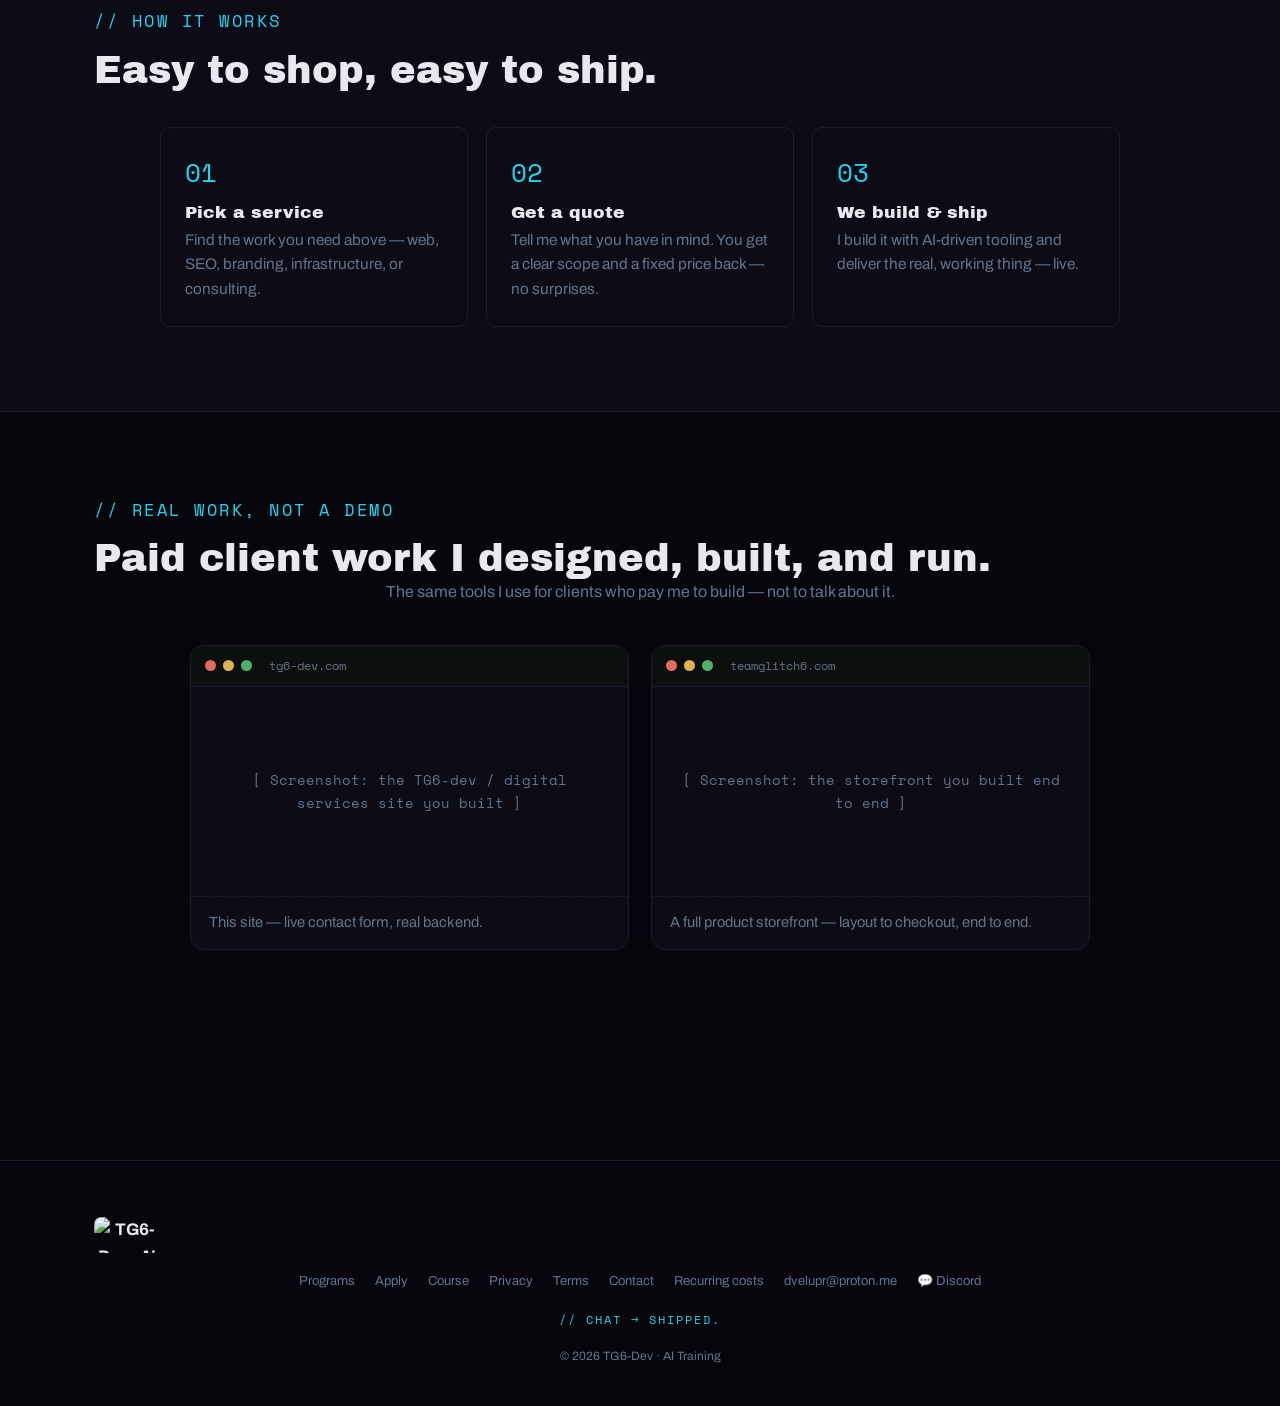
==== commit d5d42d99: "feat: Discord invite funnel (footer + contact CTA) Co-Authored-By: Claude Fable 5 <noreply@anthropic" ====
--- a/index.html
+++ b/index.html
@@ -151,7 +151,12 @@
               <li>Online stores &amp; e-commerce — sell products and take payments</li>
               <li>A working contact form, launched on your own domain</li>
             </ul>
-            <div class="cta"><a class="btn btn-accent" href="contact.html?service=website">Get a quote</a></div>
+            <div class="price">From $300 <span class="per">deposit to start</span></div>
+            <div class="cta">
+              <a class="btn btn-accent" href="https://buy.stripe.com/14AaEXbDffEbbO94JC2VG03">Pay $300 deposit</a>
+              <a class="btn btn-ghost" href="contact.html?service=website">Get a quote</a>
+            </div>
+            <p class="pay-alts">Building a store? <a href="https://buy.stripe.com/8x28wP4aNbnV9G18ZS2VG04">E-commerce deposit — $600</a></p>
           </article>
 
           <article class="svc reveal">
@@ -163,7 +168,11 @@
               <li>Optimize your pages so search engines understand them</li>
               <li>Improve loading speed and overall performance</li>
             </ul>
-            <div class="cta"><a class="btn btn-ghost" href="contact.html?service=seo">Get a quote</a></div>
+            <div class="price">From $250 <span class="per">deposit to start</span></div>
+            <div class="cta">
+              <a class="btn btn-accent" href="https://buy.stripe.com/28EfZh0YB4Zx8BXfog2VG05">Pay $250 deposit</a>
+              <a class="btn btn-ghost" href="contact.html?service=seo">Get a quote</a>
+            </div>
           </article>
 
           <article class="svc reveal">
@@ -175,7 +184,11 @@
               <li>Graphics for social media and promotions</li>
               <li>A consistent set of colors and fonts to reuse</li>
             </ul>
-            <div class="cta"><a class="btn btn-ghost" href="contact.html?service=branding">Get a quote</a></div>
+            <div class="price">From $150 <span class="per">deposit to start</span></div>
+            <div class="cta">
+              <a class="btn btn-accent" href="https://buy.stripe.com/cNi5kDfTv8bJf0ldg82VG06">Pay $150 deposit</a>
+              <a class="btn btn-ghost" href="contact.html?service=branding">Get a quote</a>
+            </div>
           </article>
 
           <article class="svc reveal">
@@ -187,7 +200,12 @@
               <li>Security hardening to protect against attacks</li>
               <li>Connect your tools and systems to share data</li>
             </ul>
-            <div class="cta"><a class="btn btn-ghost" href="contact.html?service=hosting">Get a quote</a></div>
+            <div class="price">From $300 <span class="per">deposit to start</span></div>
+            <div class="cta">
+              <a class="btn btn-accent" href="https://buy.stripe.com/aFa6oHbDf8bJ8BXdg82VG07">Pay $300 deposit</a>
+              <a class="btn btn-ghost" href="contact.html?service=hosting">Get a quote</a>
+            </div>
+            <p class="pay-alts">Ongoing help: <a href="https://buy.stripe.com/8x214n9v74Zx3hD7VO2VG08">Care plan — $75/mo</a> · <a href="https://buy.stripe.com/28E28r36JfEb8BX7VO2VG0a">One-off fix — $150</a></p>
           </article>
 
           <article class="svc reveal">
@@ -235,7 +253,11 @@
               <li>Honest guidance on the right tools and approach</li>
               <li>A clear plan and quote to move forward</li>
             </ul>
-            <div class="cta"><a class="btn btn-ghost" href="mailto:dvelupr@proton.me?subject=Quote%3A%20Consulting&amp;body=Hi%20%E2%80%94%20I%27d%20like%20to%20book%20a%20consulting%20session.%20Here%27s%20what%20I%27m%20working%20on%3A">Get a quote</a></div>
+            <div class="price">From $500 <span class="per">deposit to start</span></div>
+            <div class="cta">
+              <a class="btn btn-accent" href="https://buy.stripe.com/5kQdR9fTv1Nl6tPekc2VG09">Pay $500 deposit</a>
+              <a class="btn btn-ghost" href="contact.html?service=consulting">Get a quote</a>
+            </div>
           </article>
 
         </div>
@@ -292,6 +314,7 @@
         <a href="contact.html">Contact</a>
         <a href="recurring-costs.html">Recurring costs</a>
         <a href="mailto:dvelupr@proton.me">dvelupr@proton.me</a>
+        <a href="https://discord.gg/VBtpZkrgR6" target="_blank" rel="noopener">💬 Discord</a>
       </nav>
       <p class="footer-tag mono">// CHAT → SHIPPED.</p>
       <p class="footer-copy">© <span id="yr">2026</span> TG6-Dev · AI Training</p>
